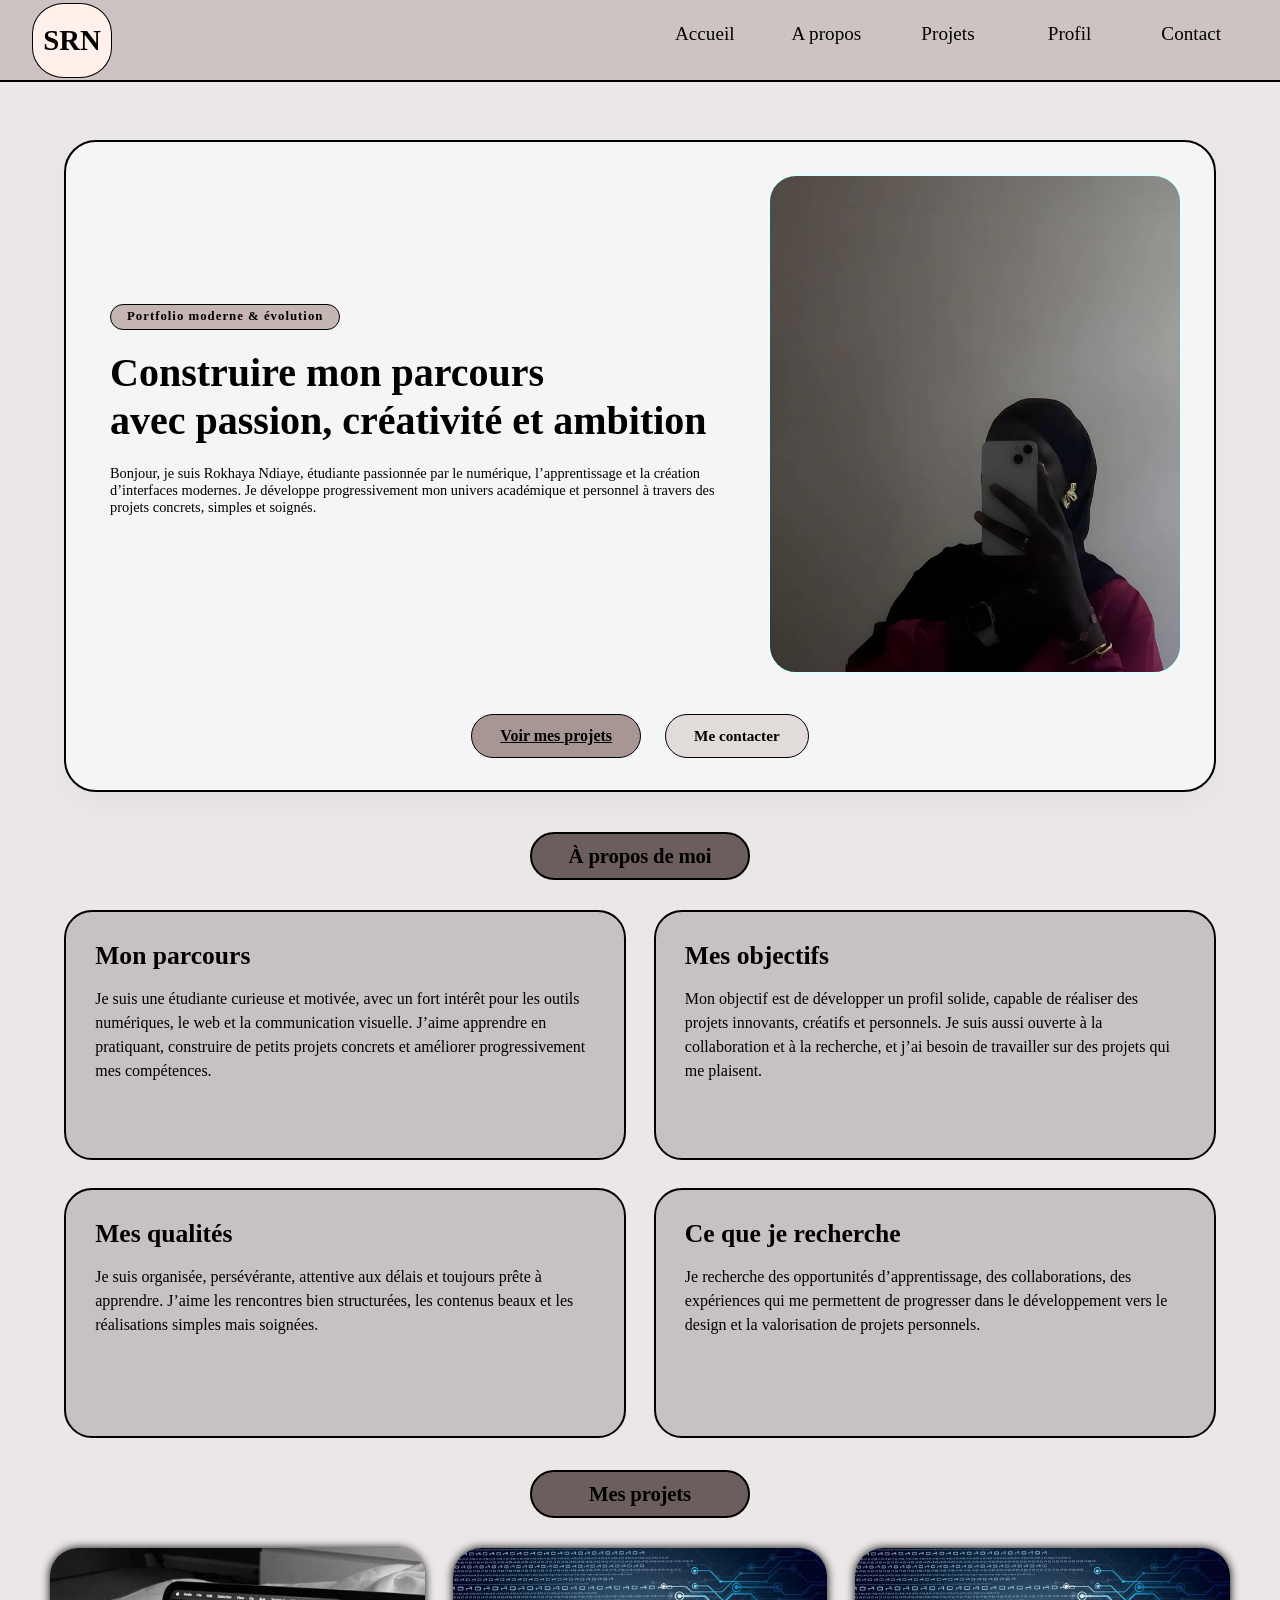
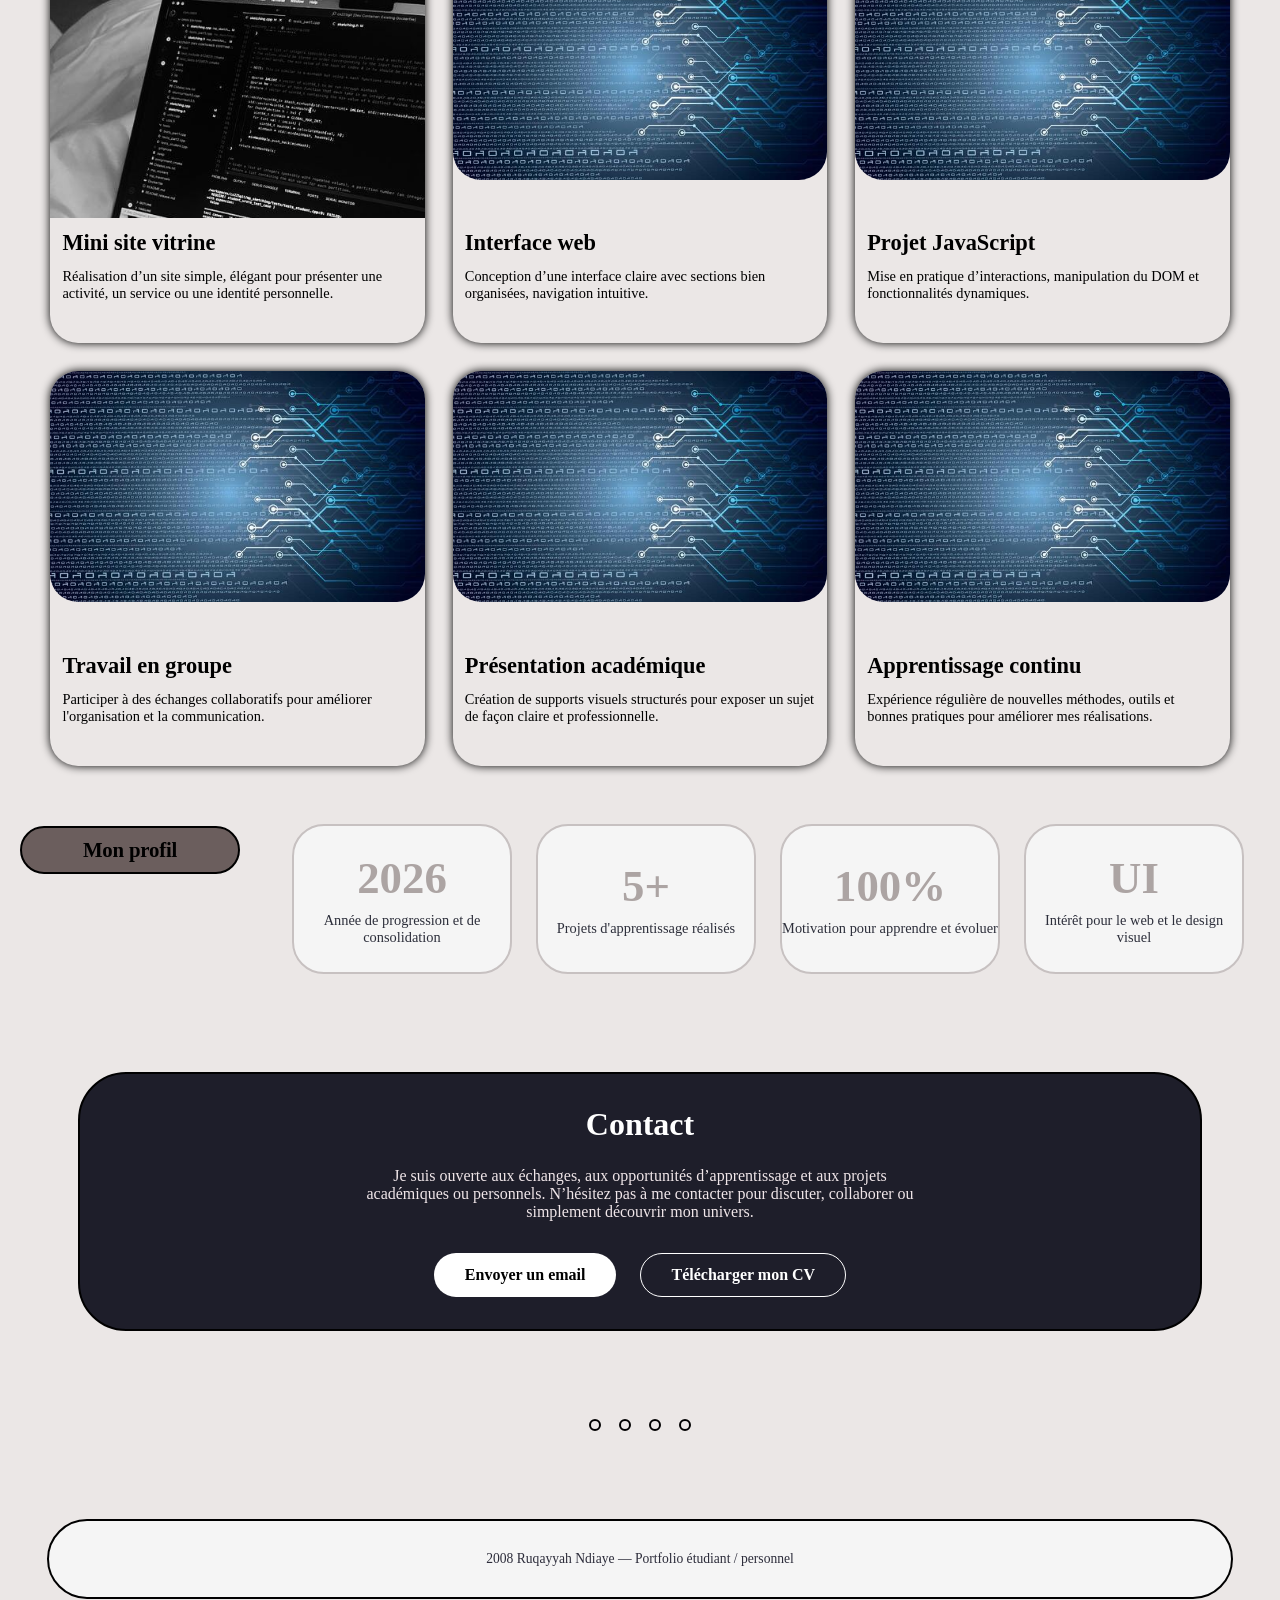
==== index.html @ b8b819b4 "suppresion du doc" ====
<!doctype html>
<html lang="fr">
  <head>
    <meta charset="UTF-8" />
    <meta name="viewport" content="width=device-width, initial-scale=1.0" />
    <title>Srn</title>
    <link rel="stylesheet" href="style.css" />
  </head>
  <body>
    <div class="contentMenu">
      <div class="logo">SRN</div>
      <div class="menu">
        <div class="A"><a href="#">Accueil</a></div>
        <div class="A"><a href="#Apropos">A propos</a></div>
        <div class="A"><a href="#Projets">Projets</a></div>
        <div class="A"><a href="#Profil">Profil</a></div>
        <div class="A"><a href="#contact">Contact</a></div>
      </div>
    </div>

    <div class="hero" id="accueil">
      <div class="text">
        <div class="badge">Portfolio moderne & évolution</div>
        <h1>
          Construire mon parcours <br />
          avec passion, créativité et ambition
        </h1>
        <p>
          Bonjour, je suis Rokhaya Ndiaye, étudiante passionnée par le
          numérique, l’apprentissage et la création d’interfaces modernes. Je
          développe progressivement mon univers académique et personnel à
          travers des projets concrets, simples et soignés.
        </p>
      </div>
      <div class="imag"></div>
      <div class="B">
        <a href="#Projets" class="B1">Voir mes projets</a>
        <a href="#contact" class="B2">Me contacter</a>
      </div>
    </div>

    <div class="AA" id="Apropos"><h2>À propos de moi</h2></div>
    <div class="content4div">
      <div class="rect">
        <h3>Mon parcours</h3>
        <p>
          Je suis une étudiante curieuse et motivée, avec un fort intérêt pour
          les outils numériques, le web et la communication visuelle. J’aime
          apprendre en pratiquant, construire de petits projets concrets et
          améliorer progressivement mes compétences.
        </p>
      </div>
      <div class="rect">
        <h3>Mes objectifs</h3>
        <p>
          Mon objectif est de développer un profil solide, capable de réaliser
          des projets innovants, créatifs et personnels. Je suis aussi ouverte à
          la collaboration et à la recherche, et j’ai besoin de travailler sur
          des projets qui me plaisent.
        </p>
      </div>
      <div class="rect">
        <h3>Mes qualités</h3>
        <p>
          Je suis organisée, persévérante, attentive aux délais et toujours
          prête à apprendre. J’aime les rencontres bien structurées, les
          contenus beaux et les réalisations simples mais soignées.
        </p>
      </div>
      <div class="rect">
        <h3>Ce que je recherche</h3>
        <p>
          Je recherche des opportunités d’apprentissage, des collaborations, des
          expériences qui me permettent de progresser dans le développement vers
          le design et la valorisation de projets personnels.
        </p>
      </div>
    </div>

    <div class="AA" id="Projets"><h2>Mes projets</h2></div>
    <div class="content6rect">
      <div class="cvf">
        <div class="rectangle">
          <img src="Coding ☕.jpeg" ="" />
        </div>

        <div class="text">
          <h3>Mini site vitrine</h3>
          <p>
            Réalisation d’un site simple, élégant pour présenter une activité,
            un service ou une identité personnelle.
          </p>
        </div>
      </div>
      <div class="cvf">
        <div class="rectangle">
          <img src="coding.jpg" alt="" />
        </div>

        <div class="text">
          <h3>Interface web</h3>
          <p>
            Conception d’une interface claire avec sections bien organisées,
            navigation intuitive.
          </p>
        </div>
      </div>
      <div class="cvf">
        <div class="rectangle">
          <img src="coding.jpg" alt="" />
        </div>

        <div class="text">
          <h3>Projet JavaScript</h3>
          <p>
            Mise en pratique d’interactions, manipulation du DOM et
            fonctionnalités dynamiques.
          </p>
        </div>
      </div>
      <div class="cvf">
        <div class="rectangle">
          <img src="coding.jpg" alt="" />
        </div>

        <div class="text">
          <h3>Travail en groupe</h3>
          <p>
             Participer à des échanges collaboratifs pour améliorer l'organisation
          et la communication.
          </p>
        </div>
      </div>

      <div class="cvf">
        <div class="rectangle">
          <img src="coding.jpg" alt="" />
        </div>

        <div class="text">
          <h3>Présentation académique</h3>
          <p>
         Création de supports visuels structurés pour exposer un sujet de façon
          claire et professionnelle.
          </p>
        </div>
      </div>
      <div class="cvf">
        <div class="rectangle">
          <img src="coding.jpg" alt="" />
        </div>

        <div class="text">
          <h3>Apprentissage continu</h3>
          <p>
         Expérience régulière de nouvelles méthodes, outils et bonnes pratiques
          pour améliorer mes réalisations.
          </p>
        </div>
      </div>
     
     

    <div class="AA" id="Profil"><h2>Mon profil</h2></div>
    <div class="contentrect">
      <div class="rectan">
        <div class="rose">2026</div>
        <p>Année de progression et de consolidation</p>
      </div>
      <div class="rectan">
        <div class="rose">5+</div>
        <p>Projets d'apprentissage réalisés</p>
      </div>
      <div class="rectan">
        <div class="rose">100%</div>
        <p>Motivation pour apprendre et évoluer</p>
      </div>
      <div class="rectan">
        <div class="rose">UI</div>
        <p>Intérêt pour le web et le design visuel</p>
      </div>
    </div>

    <div class="grand" id="contact">
      <h2>Contact</h2>
      <p>
        Je suis ouverte aux échanges, aux opportunités d’apprentissage et aux
        projets académiques ou personnels. N’hésitez pas à me contacter pour
        discuter, collaborer ou simplement découvrir mon univers.
      </p>
      <div class="contact-buttons">
        <a href="#" class="mail"> Envoyer un email</a>
        <a href="#" class="telecharger">Télécharger mon CV</a>
      </div>
    </div>

    <div class="smallCircle">
      <div class="small"></div>
      <div class="small"></div>
      <div class="small"></div>
      <div class="small"></div>
    </div>

    <footer>
      <span> 2008 Ruqayyah Ndiaye — Portfolio étudiant / personnel</span>
    </footer>
  </body>
</html>
---- style.css ----
* {
  margin: 0;
  padding: 0;
  box-sizing: border-box;
}

body {
  background-color: #ebe7e6;
  font-family: "Segoe UI";
  color: black;
  padding-top: 100px;
}

.contentMenu {
  display: flex;
  justify-content: space-between;
  align-items: center;
  border-bottom: 2px solid black;
  padding: 0 2rem;
  flex-wrap: wrap;
  background-color: FFF3F2;
  position: fixed;
  width: 100%;
  top: 0;
  background-color: #cdc3c2;
}

.logo {
  width: 80px;
  height: 75px;
  border-radius: 40%;
  border: 1px solid black;
  font-size: 1.8rem;
  font-weight: 700;
  display: flex;
  justify-content: center;
  align-items: center;
  background: #fff0ea;
  color: black;
  transition: 0.2s;
}

.menu {
  width: 50%;
  max-width: 600px;
  height: 80px;
  display: flex;
  justify-content: space-around;
  align-items: center;
  gap: 0.5rem;
  flex-wrap: wrap;
}

.A {
  width: auto;
  min-width: 70px;
  height: 35px;
  font-size: 1.2rem;
  font-weight: 500;
  text-align: center;
}

.A a {
  text-decoration: none;
  color: black;
}

.A a:hover {
  color: #ece6e5;
}

.hero {
  width: 90%;
  max-width: 1280px;
  min-height: 480px;
  border: 2px solid black;
  margin: 40px auto;
  display: flex;
  flex-wrap: wrap;
  justify-content: space-between;
  align-items: center;
  background-color: whitesmoke;
  border-radius: 32px;
  padding: 2rem;
  gap: 2rem;
  box-shadow: 0 12px 24px rgba(0, 0, 0, 0.03);
}

.text {
  flex: 1.2;
  min-width: 240px;
}

.badge {
  border: 1px solid black;
  border-radius: 40px;
  background-color: #c5b5b3;
  color: black;
  display: inline-block;
  padding: 0.3rem 1rem;
  font-size: 0.8rem;
  font-weight: 600;
  letter-spacing: 1px;
  margin-bottom: 1.2rem;
}

.text h1 {
  font-size: 2.5rem;
  line-height: 1.2;
  margin-bottom: 1.2rem;
  font-weight: 800;
}

.text p {
  font-size: 1rem;
  color: #2c2c3a;
  margin-bottom: 1.8rem;
}

.imag {
  flex: 0.8;
  width: 100%;
  height: 500px;
  border: 2px solid lightcyan;
  border-radius: 28px;
  background: url(Rokhayastar.jpeg) center/cover no-repeat;
  background-size: cover;
}

.B {
  width: 100%;
  display: flex;
  justify-content: center;
  gap: 24px;
  flex-wrap: wrap;
  margin-top: 0.5rem;
}

.B2 {
  padding: 12px 28px;
  border-radius: 40px;
  font-weight: 600;
  text-decoration: none;
  transition: 0.2s;
  display: inline-block;
  cursor: pointer;
  font-size: 0.95rem;
}

.B1 {
  background-color: #a79694;
  border: 1px solid black;
  color: black;
  padding: 12px 28px;
  border-radius: 40px;
  font-weight: 600;
}

.B1:hover {
  background-color: #e1dbda;
  color: black;
}

.B2 {
  border: 1px solid black;
  color: black;
  background-color: #e1dbda;
}

.B2:hover {
  background-color: #a79694;
  color: black;
}

.AA {
  margin: 2rem auto 1.5rem auto;
  border: 2px solid black;
  width: 220px;
  max-width: 80%;
  height: 48px;
  border-radius: 40px;
  display: flex;
  justify-content: center;
  align-items: center;
  background-color: #6b5e5d;
  font-weight: 700;
  font-size: 1.2rem;
}
.AA h2 {
  font-size: 1.3rem;
  letter-spacing: -0.2px;
}

.content4div {
  display: flex;
  justify-content: center;
  flex-wrap: wrap;
  gap: 28px;
  margin: 30px auto;
  max-width: 1280px;
  padding: 0 1rem;
}

.rect {
  width: 45%;
  min-width: 260px;
  height: auto;
  min-height: 250px;
  border: 2px solid black;
  border-radius: 28px;
  padding: 1.8rem;
  background-color: #c7c1c1;
}
.rect h3 {
  font-size: 1.6rem;
  margin-bottom: 1rem;
  color: black;
  font-weight: 700;
}
.rect p {
  color: black;
  line-height: 1.5;
}

.content6rect {
  display: flex;
  justify-content: center;
  flex-wrap: wrap;
  gap: 28px;
  margin: 30px auto;
  max-width: 1280px;
  padding: 0 1rem;
}
.cvf {
  width: 30%;
  border-radius: 28px;
  box-shadow: 0px 0px 10px black;
  min-width: 260px;
}
.rectangle {
  width: 100%;

  height: 270px;

  display: flex;
  flex-direction: column;
  overflow: hidden;
}
img {
  object-fit: cover;
  width: 100%;
  border-radius: 28px;
}
.text {
  padding: 12px;
}
.text h3 {
  font-size: 1.4rem;
  margin-bottom: 0.75rem;
  color: black;
}
.text p {
  font-size: 0.9rem;
  color: black;
  text-align: bottom;
}

.contentrect {
  display: flex;
  justify-content: center;
  flex-wrap: wrap;
  gap: 24px;
  margin: 30px auto;
  max-width: 1200px;
  padding: 0 1rem;
}
.rectan {
  width: 220px;
  min-width: 180px;
  height: 150px;
  border: 2px solid#C7C1C1;
  border-radius: 32px;
  background-color: whitesmoke;
  display: flex;
  flex-direction: column;
  justify-content: center;
  align-items: center;
  text-align: center;
}
.rose {
  font-size: 2.8rem;
  font-weight: 800;
  color: #aca4a3;
  margin-bottom: 0.5rem;
}
.rectan p {
  font-weight: 500;
  font-size: 0.9rem;
  color: #2d2f3b;
}

.grand {
  width: 90%;

  height: auto;

  border: 2px solid black;
  margin: 40px auto;
  border-radius: 48px;
  background-color: #1e1e2a;
  display: flex;
  flex-direction: column;
  justify-content: center;
  align-items: center;
  padding: 2rem;
  text-align: center;
  gap: 1.5rem;
}
.grand h2 {
  color: white;
  font-size: 2rem;
  font-weight: 700;
}
.grand p {
  color: #f0e6e9;
  max-width: 550px;
  font-size: 1rem;
}
.contact-buttons {
  display: flex;
  gap: 1.5rem;
  flex-wrap: wrap;
  justify-content: center;
  margin-top: 0.5rem;
}
.mail {
  background-color: white;
  color: black;
  padding: 12px 30px;
  border-radius: 40px;
  text-decoration: none;
  font-weight: 600;
  transition: 0.2s;
  border: 1px solid transparent;
}
.mail:hover {
  background-color: #aca4a3;
  color: white;
}
.telecharger {
  background: transparent;
  border: 1.5px solid white;
  color: white;
  padding: 12px 30px;
  border-radius: 40px;
  text-decoration: none;
  font-weight: 600;
}
.telecharger:hover {
  background-color: #aca4a3;
  border-color: #aca4a3;
  color: white;
}

.smallCircle {
  display: flex;
  justify-content: center;
  gap: 18px;
  margin: 20px 0 30px;
}
.small {
  width: 12px;
  height: 12px;
  border-radius: 50%;
  border: 2px solid black;
}

footer {
  border: 2px solid black;
  height: 80px;
  margin: 30px auto;
  width: 95%;
  border-radius: 40px;
  background-color: whitesmoke;
  display: flex;
  justify-content: center;
  align-items: center;
  font-size: 0.85rem;
  color: #2c2c3a;
  flex-wrap: wrap;
  gap: 0.5rem;
  text-align: center;
}
footer span {
  font-weight: 500;
}
@media (max-width: 820px) {
  .content {
    grid-template-columns: repeat(2, 1fr);
  }
}
@media (max-width: 430px) {
  .content {
    grid-template-columns: repeat(1, 1fr);
  }
}
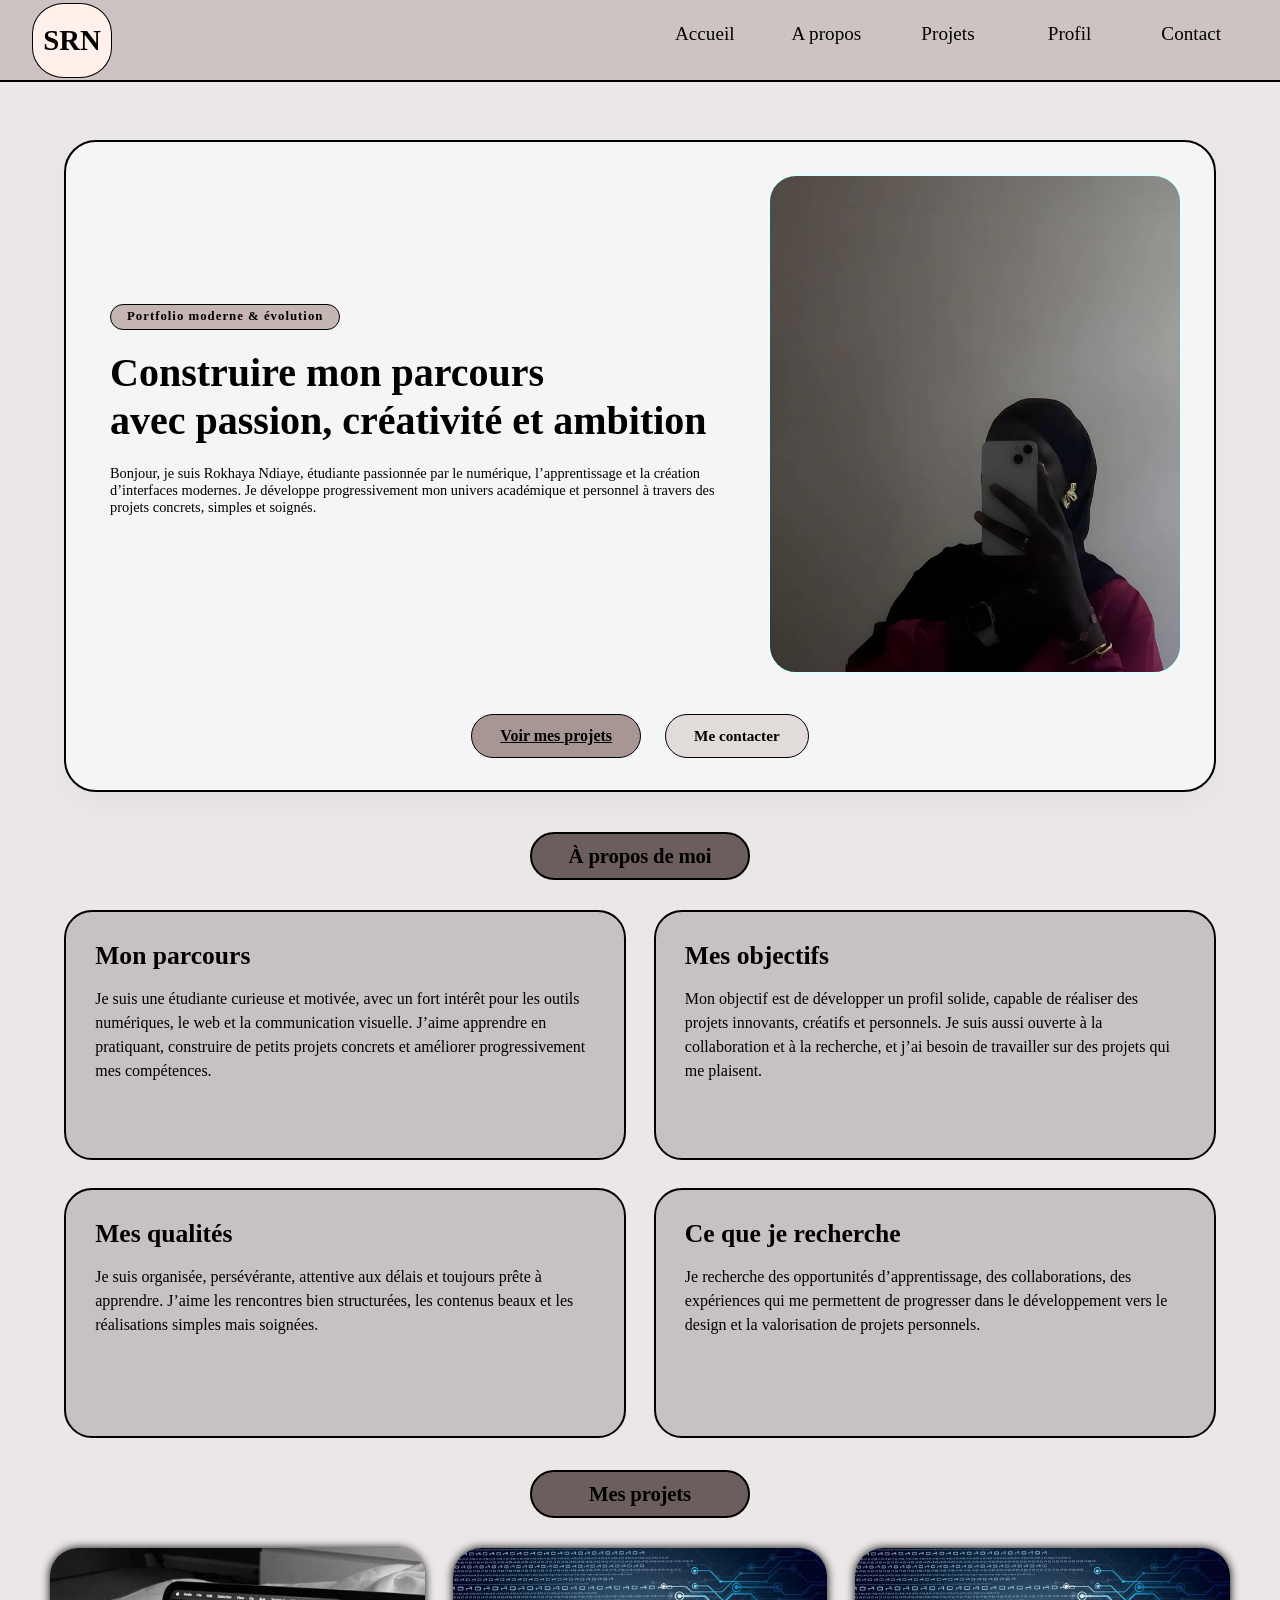
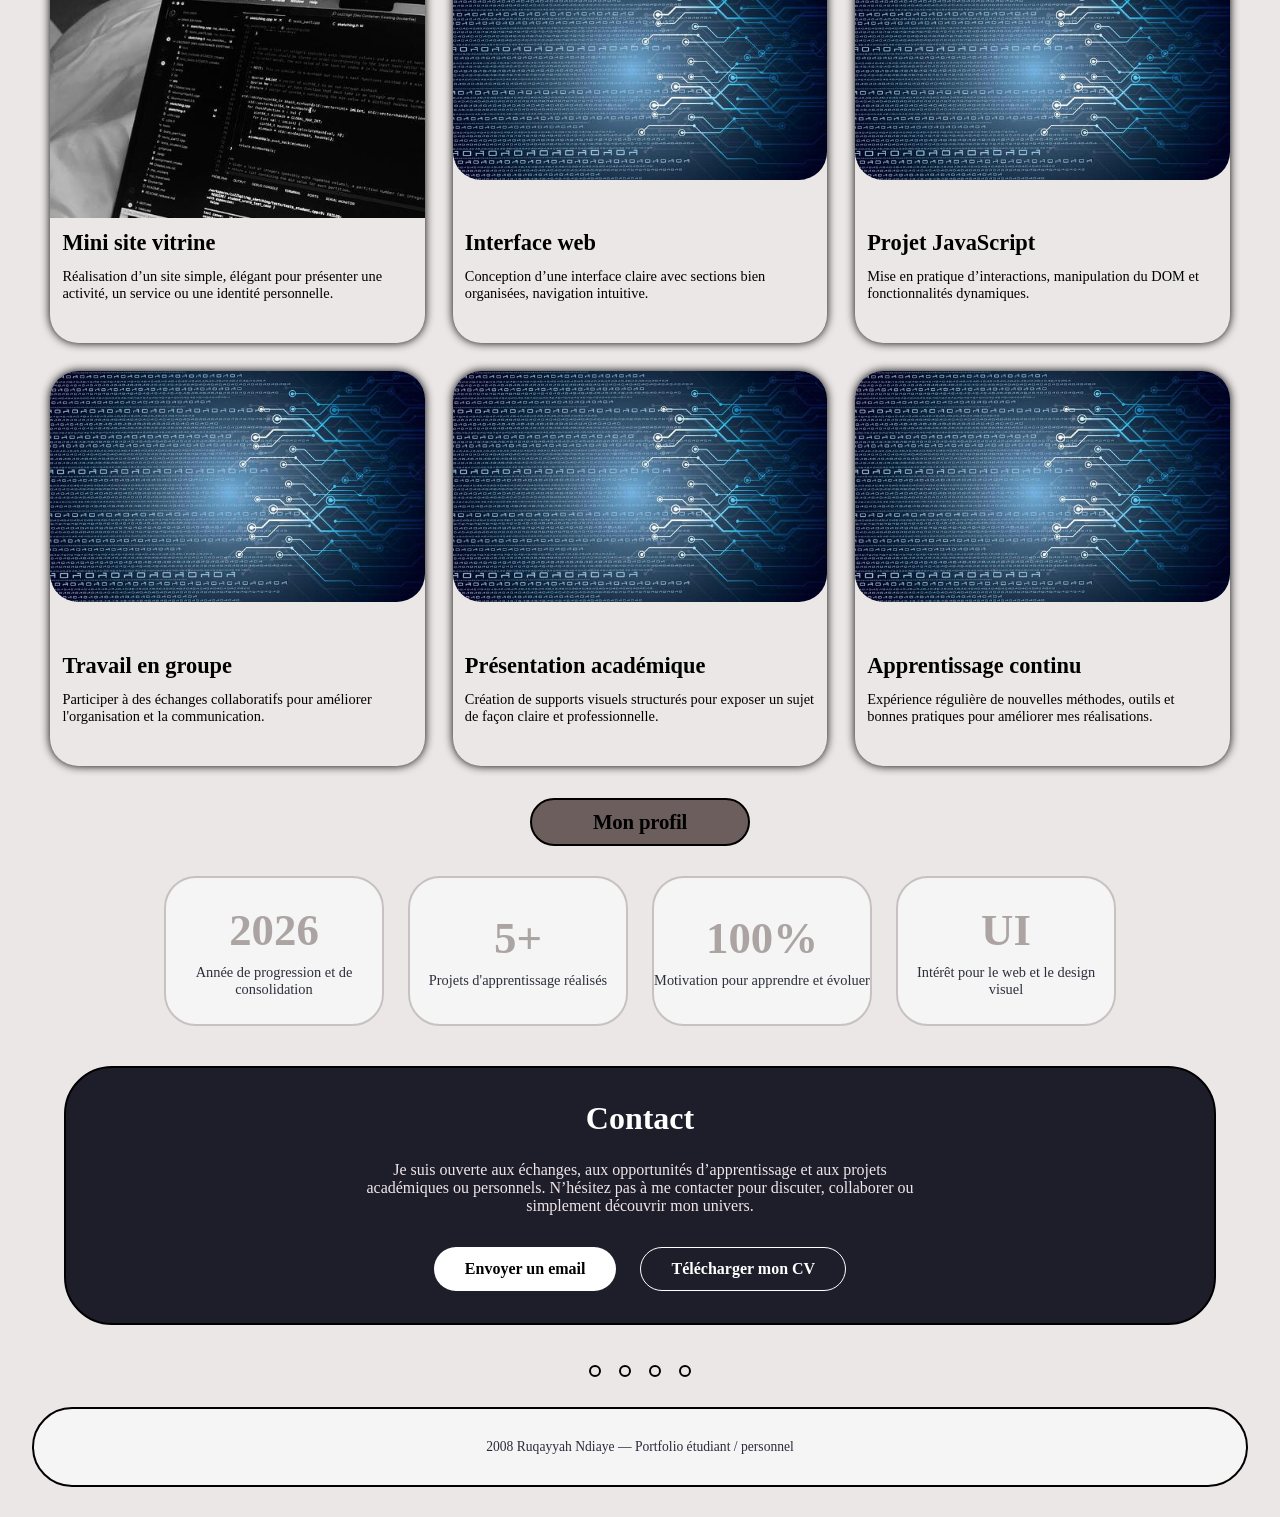
==== commit afe4ec2a: "rect alignement" ====
--- a/index.html
+++ b/index.html
@@ -126,8 +126,8 @@
         <div class="text">
           <h3>Travail en groupe</h3>
           <p>
-             Participer à des échanges collaboratifs pour améliorer l'organisation
-          et la communication.
+            Participer à des échanges collaboratifs pour améliorer
+            l'organisation et la communication.
           </p>
         </div>
       </div>
@@ -140,8 +140,8 @@
         <div class="text">
           <h3>Présentation académique</h3>
           <p>
-         Création de supports visuels structurés pour exposer un sujet de façon
-          claire et professionnelle.
+            Création de supports visuels structurés pour exposer un sujet de
+            façon claire et professionnelle.
           </p>
         </div>
       </div>
@@ -153,13 +153,12 @@
         <div class="text">
           <h3>Apprentissage continu</h3>
           <p>
-         Expérience régulière de nouvelles méthodes, outils et bonnes pratiques
-          pour améliorer mes réalisations.
-          </p>
-        </div>
-      </div>
-     
-     
+            Expérience régulière de nouvelles méthodes, outils et bonnes
+            pratiques pour améliorer mes réalisations.
+          </p>
+        </div>
+      </div>
+    </div>
 
     <div class="AA" id="Profil"><h2>Mon profil</h2></div>
     <div class="contentrect">
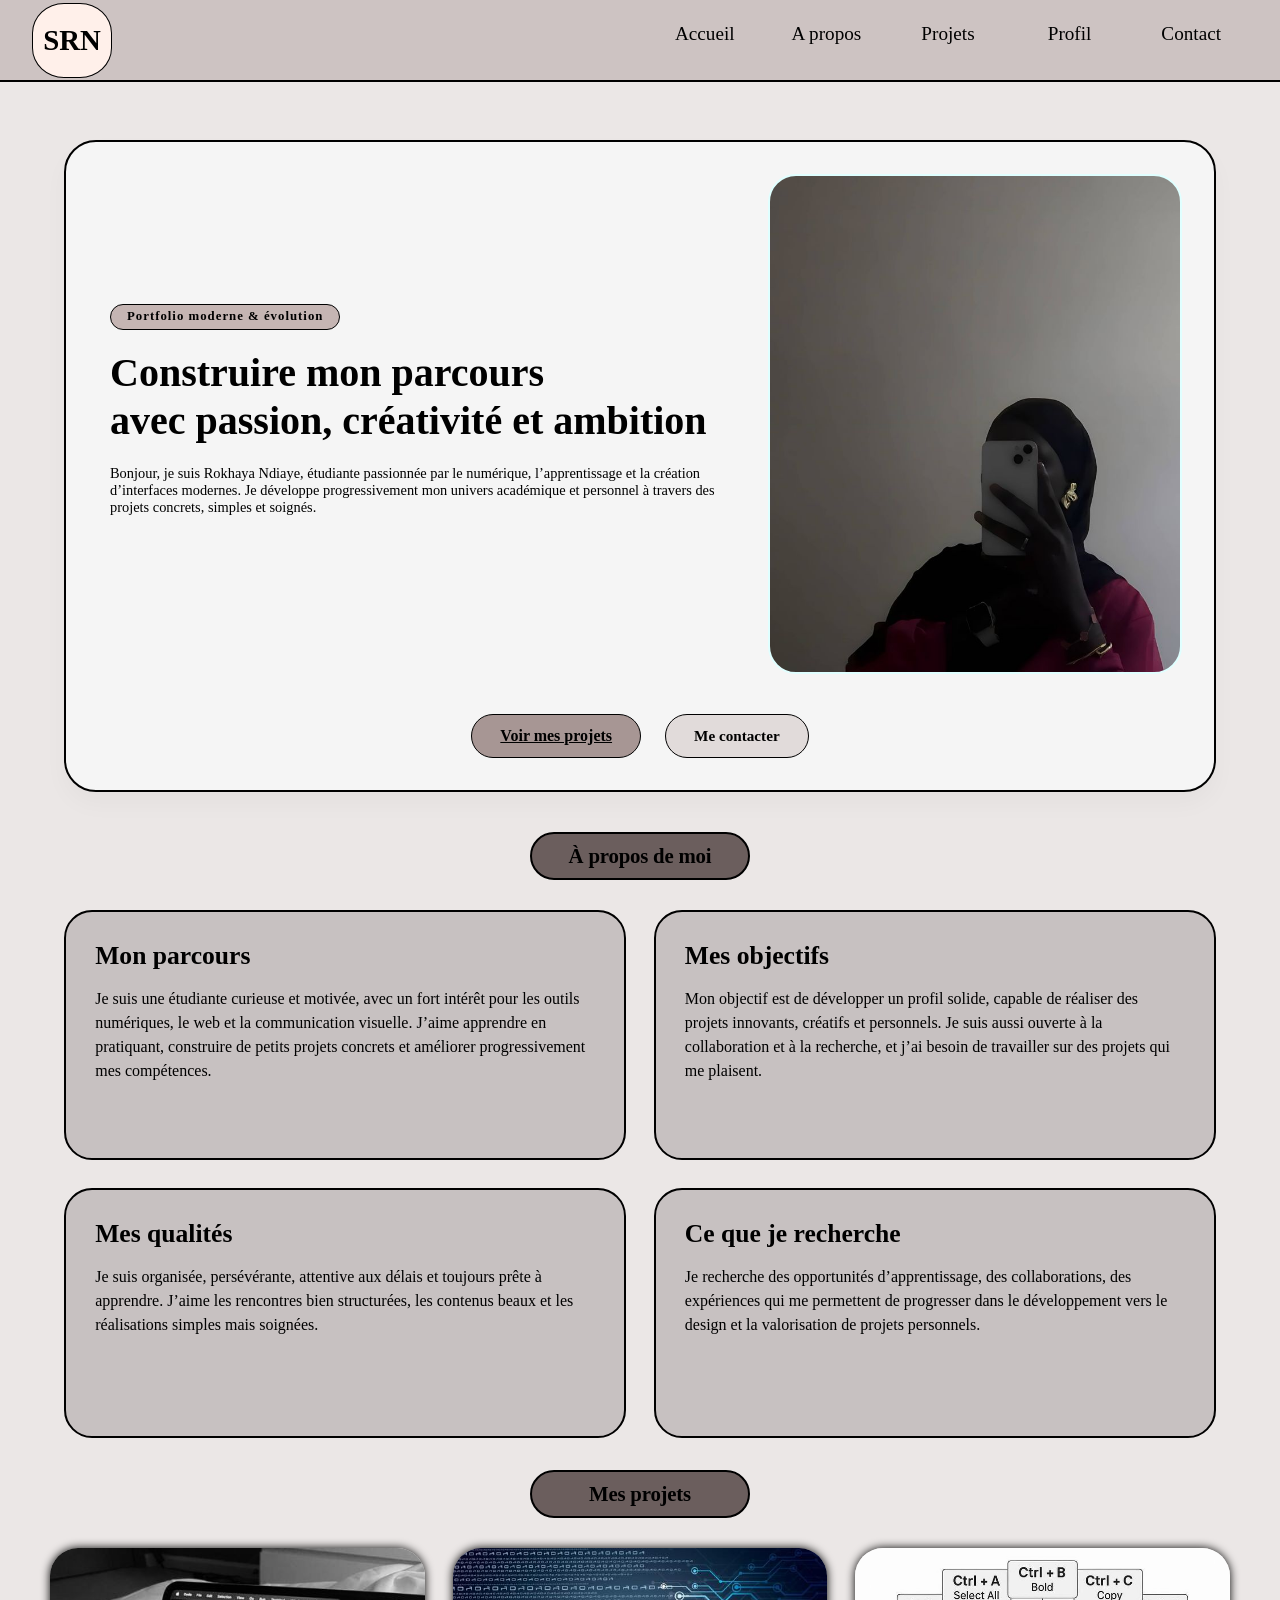
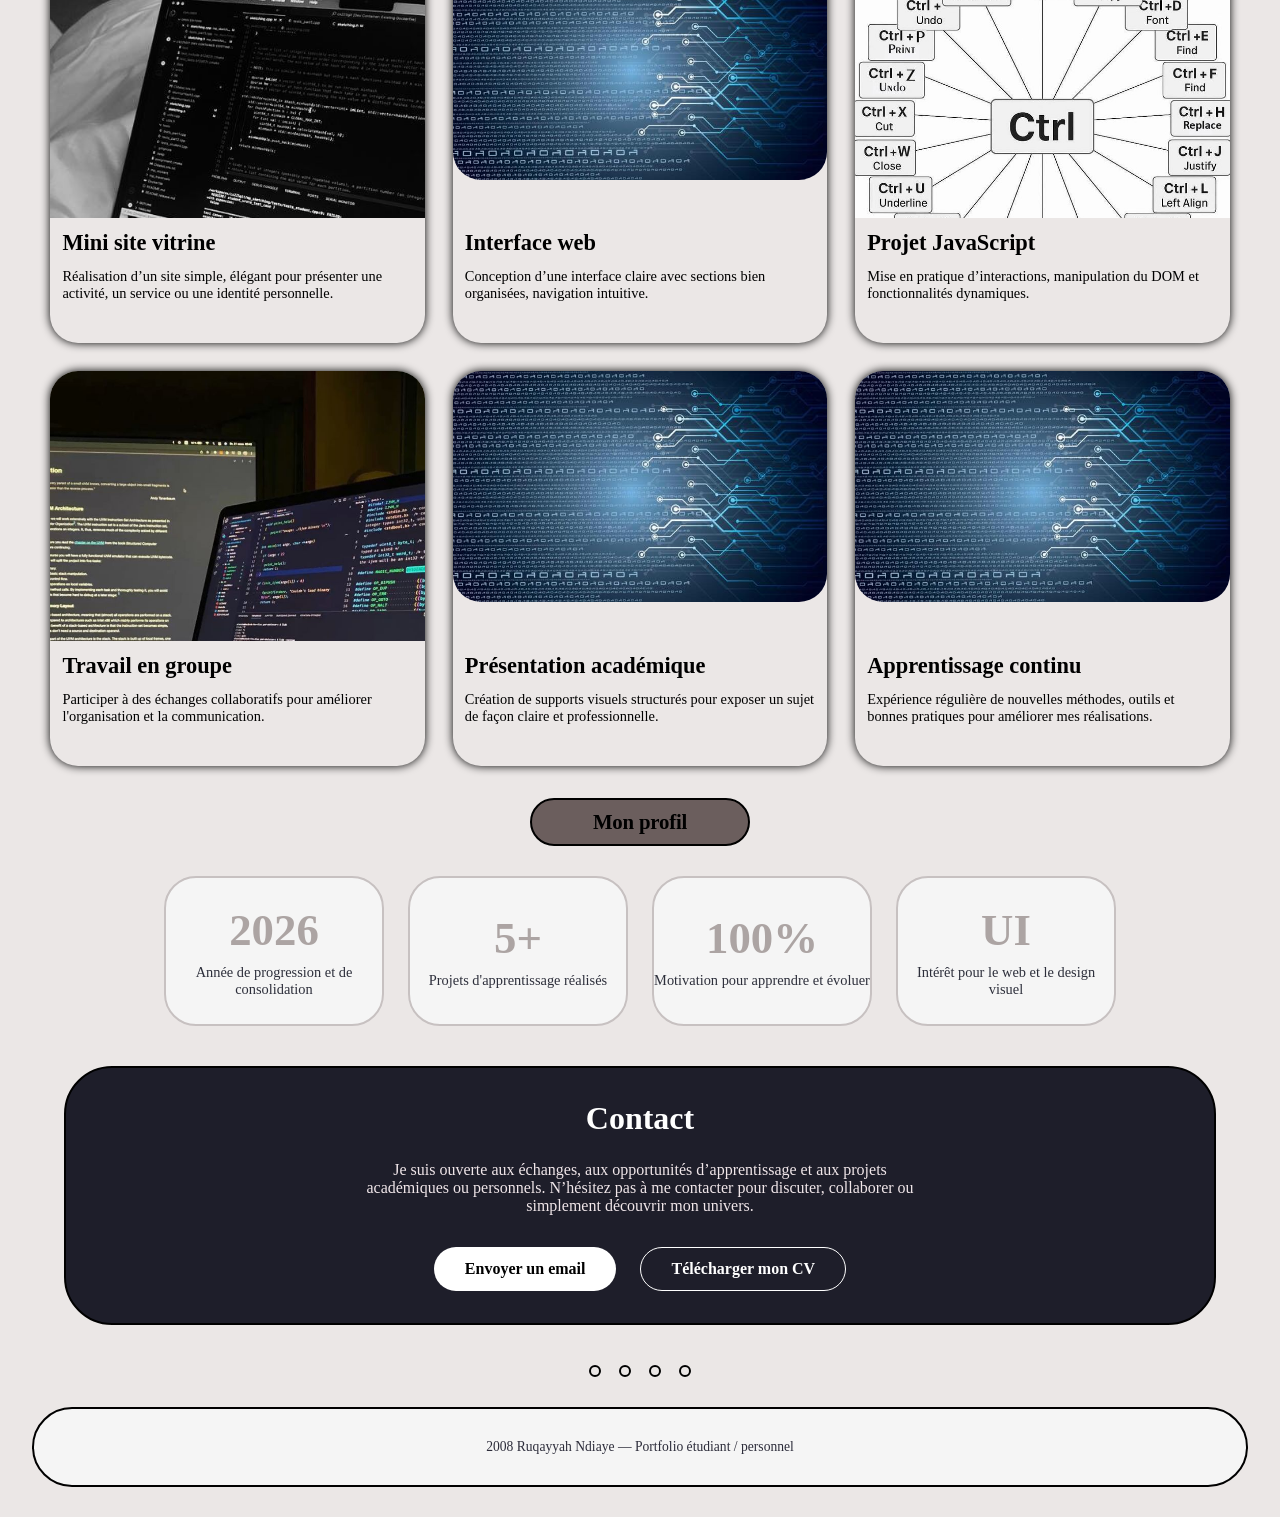
==== commit c6126120: "les images" ====
--- a/index.html
+++ b/index.html
@@ -107,7 +107,7 @@
       </div>
       <div class="cvf">
         <div class="rectangle">
-          <img src="coding.jpg" alt="" />
+          <img src="coding2.jpg" alt="" />
         </div>
 
         <div class="text">
@@ -120,7 +120,7 @@
       </div>
       <div class="cvf">
         <div class="rectangle">
-          <img src="coding.jpg" alt="" />
+          <img src="coding3.jpeg" alt="" />
         </div>
 
         <div class="text">
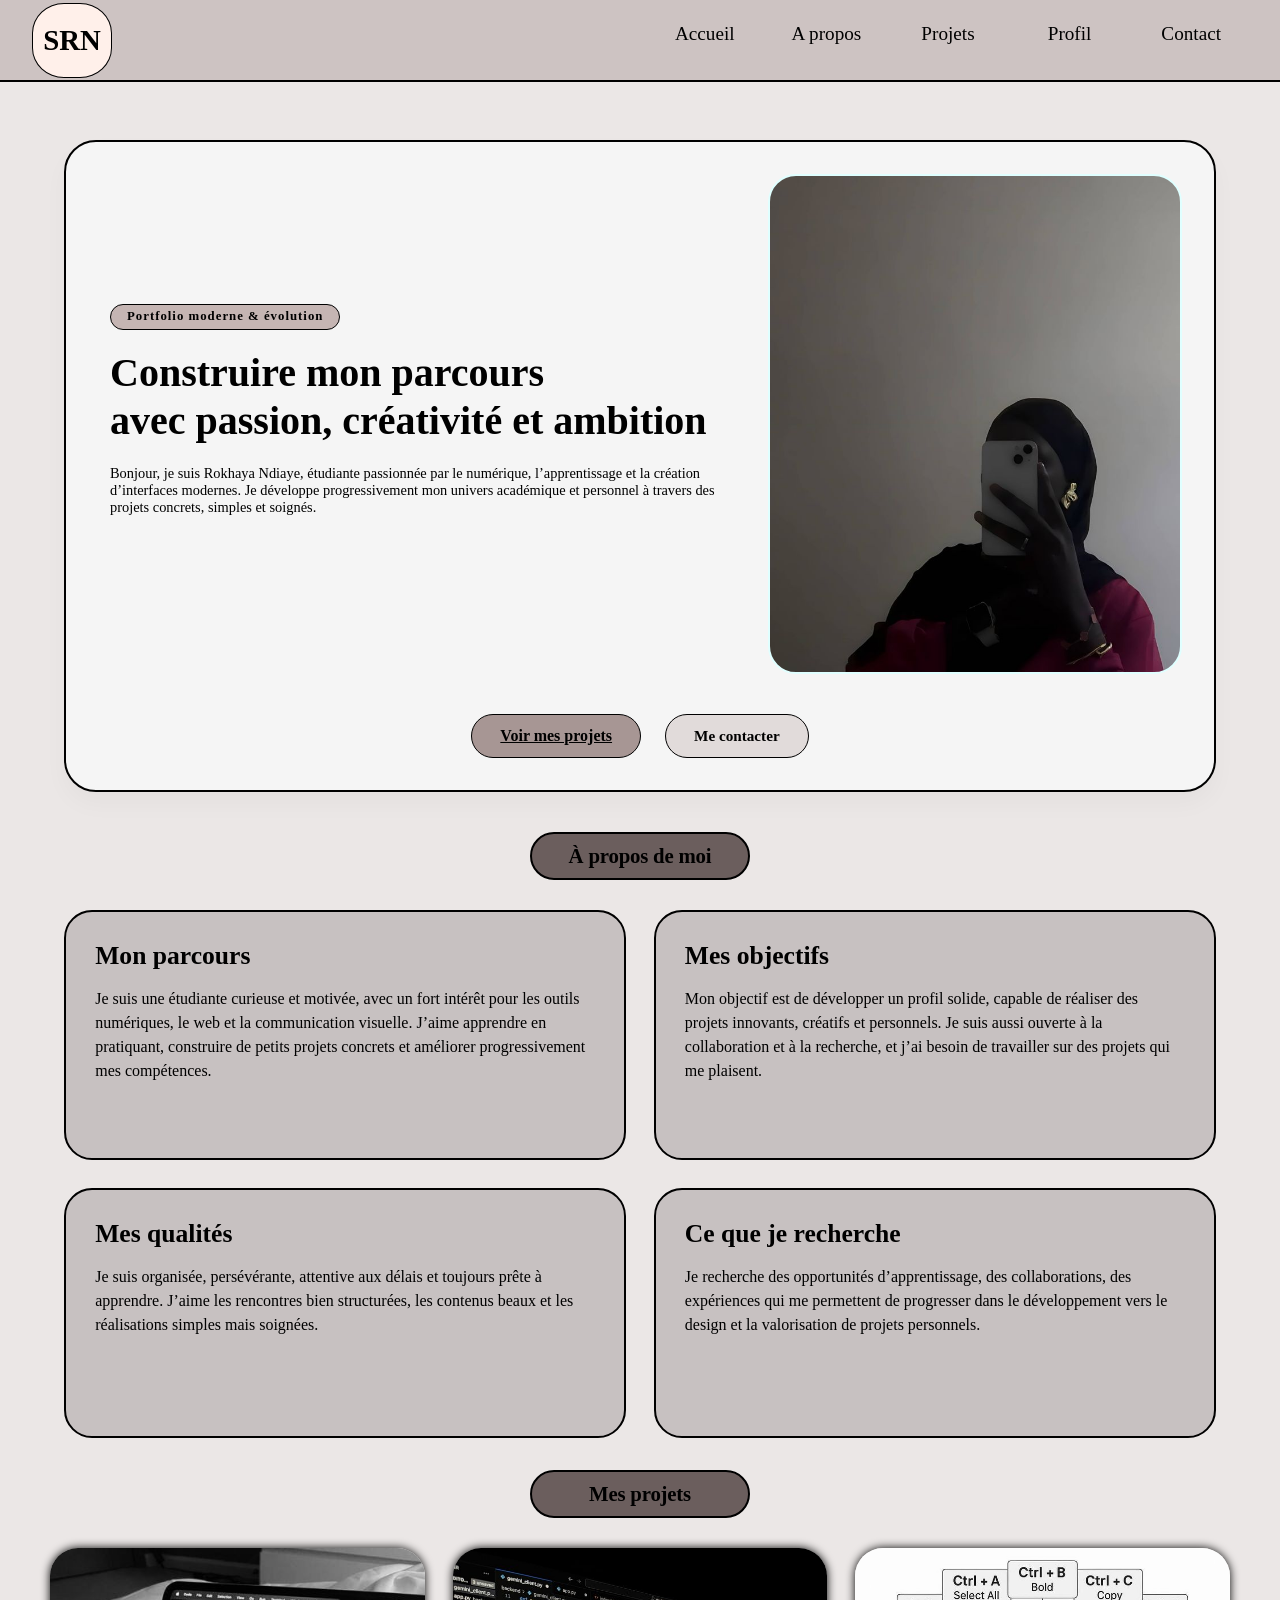
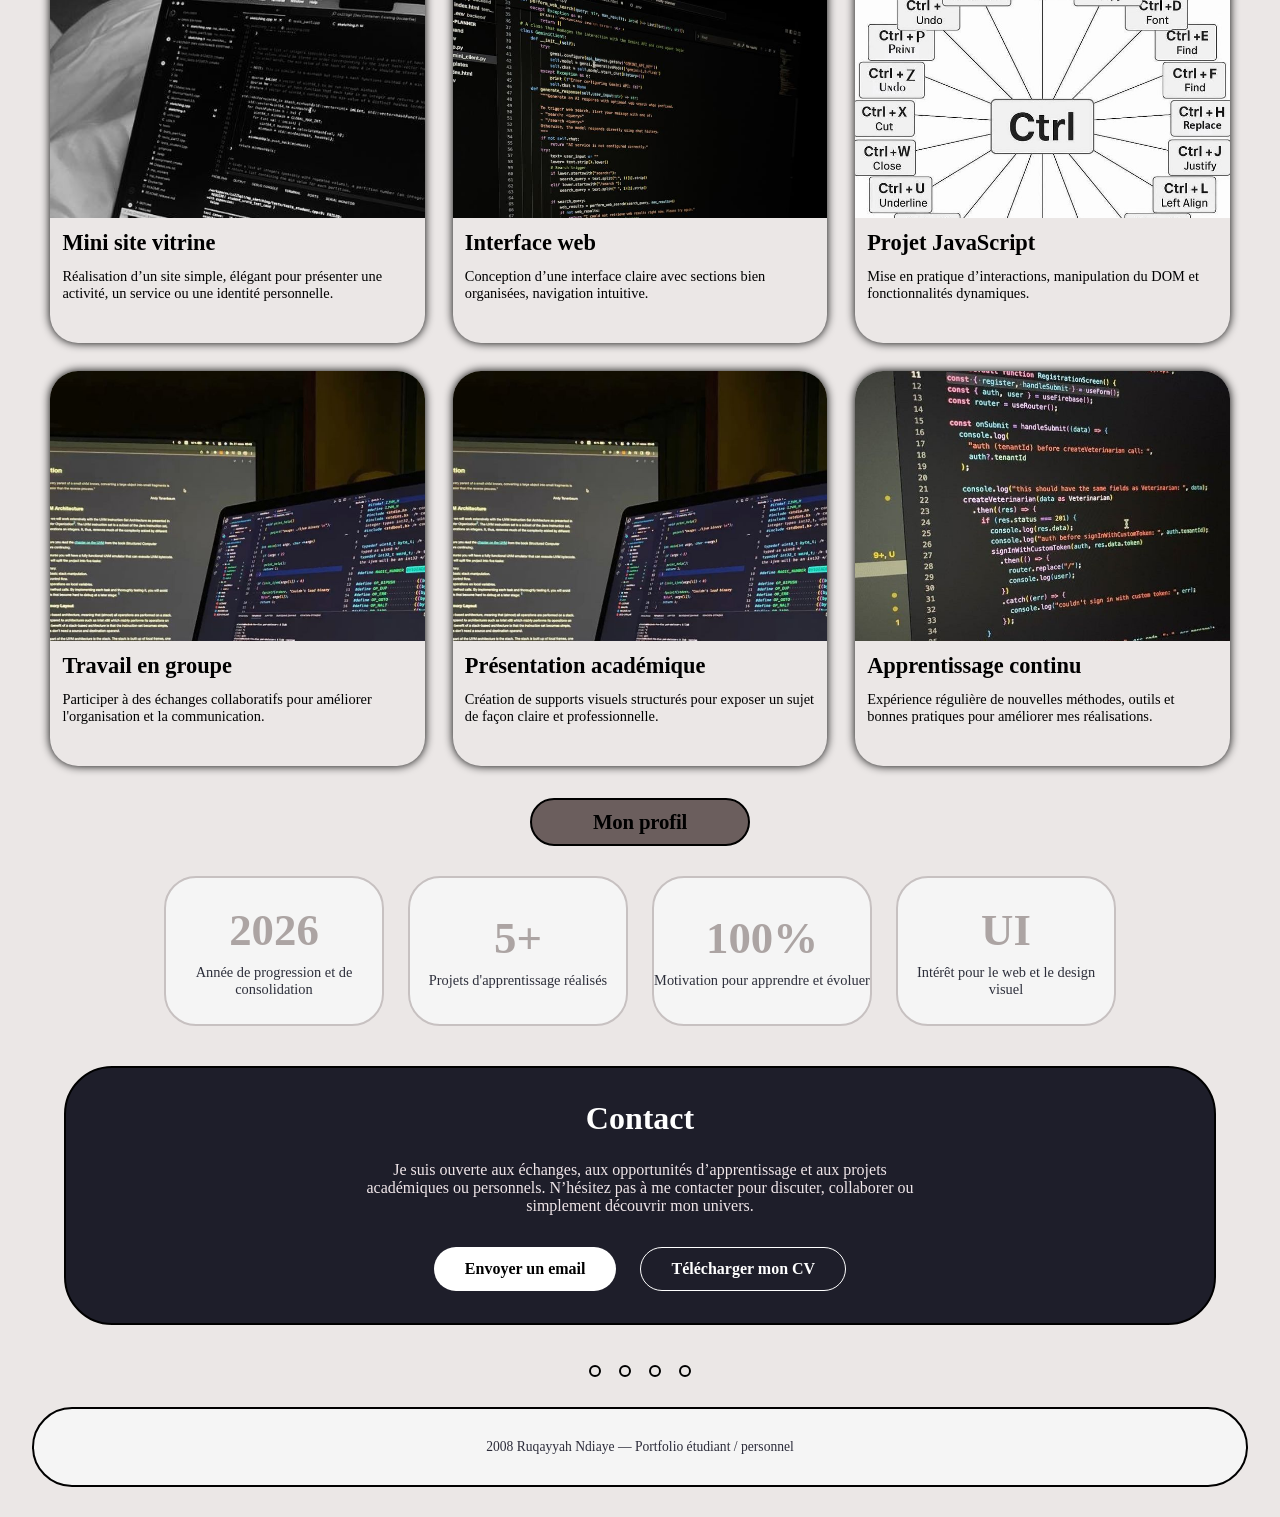
==== commit 630d9bc9: "insertion" ====
--- a/index.html
+++ b/index.html
@@ -94,7 +94,7 @@
       </div>
       <div class="cvf">
         <div class="rectangle">
-          <img src="coding.jpg" alt="" />
+          <img src="Coding aesthetics.jpeg"" />
         </div>
 
         <div class="text">
@@ -134,7 +134,7 @@
 
       <div class="cvf">
         <div class="rectangle">
-          <img src="coding.jpg" alt="" />
+          <img src="télécharger (4).jpeg" alt="" />
         </div>
 
         <div class="text">
@@ -147,7 +147,7 @@
       </div>
       <div class="cvf">
         <div class="rectangle">
-          <img src="coding.jpg" alt="" />
+          <img src="télécharger (5).jpeg" alt="" />
         </div>
 
         <div class="text">
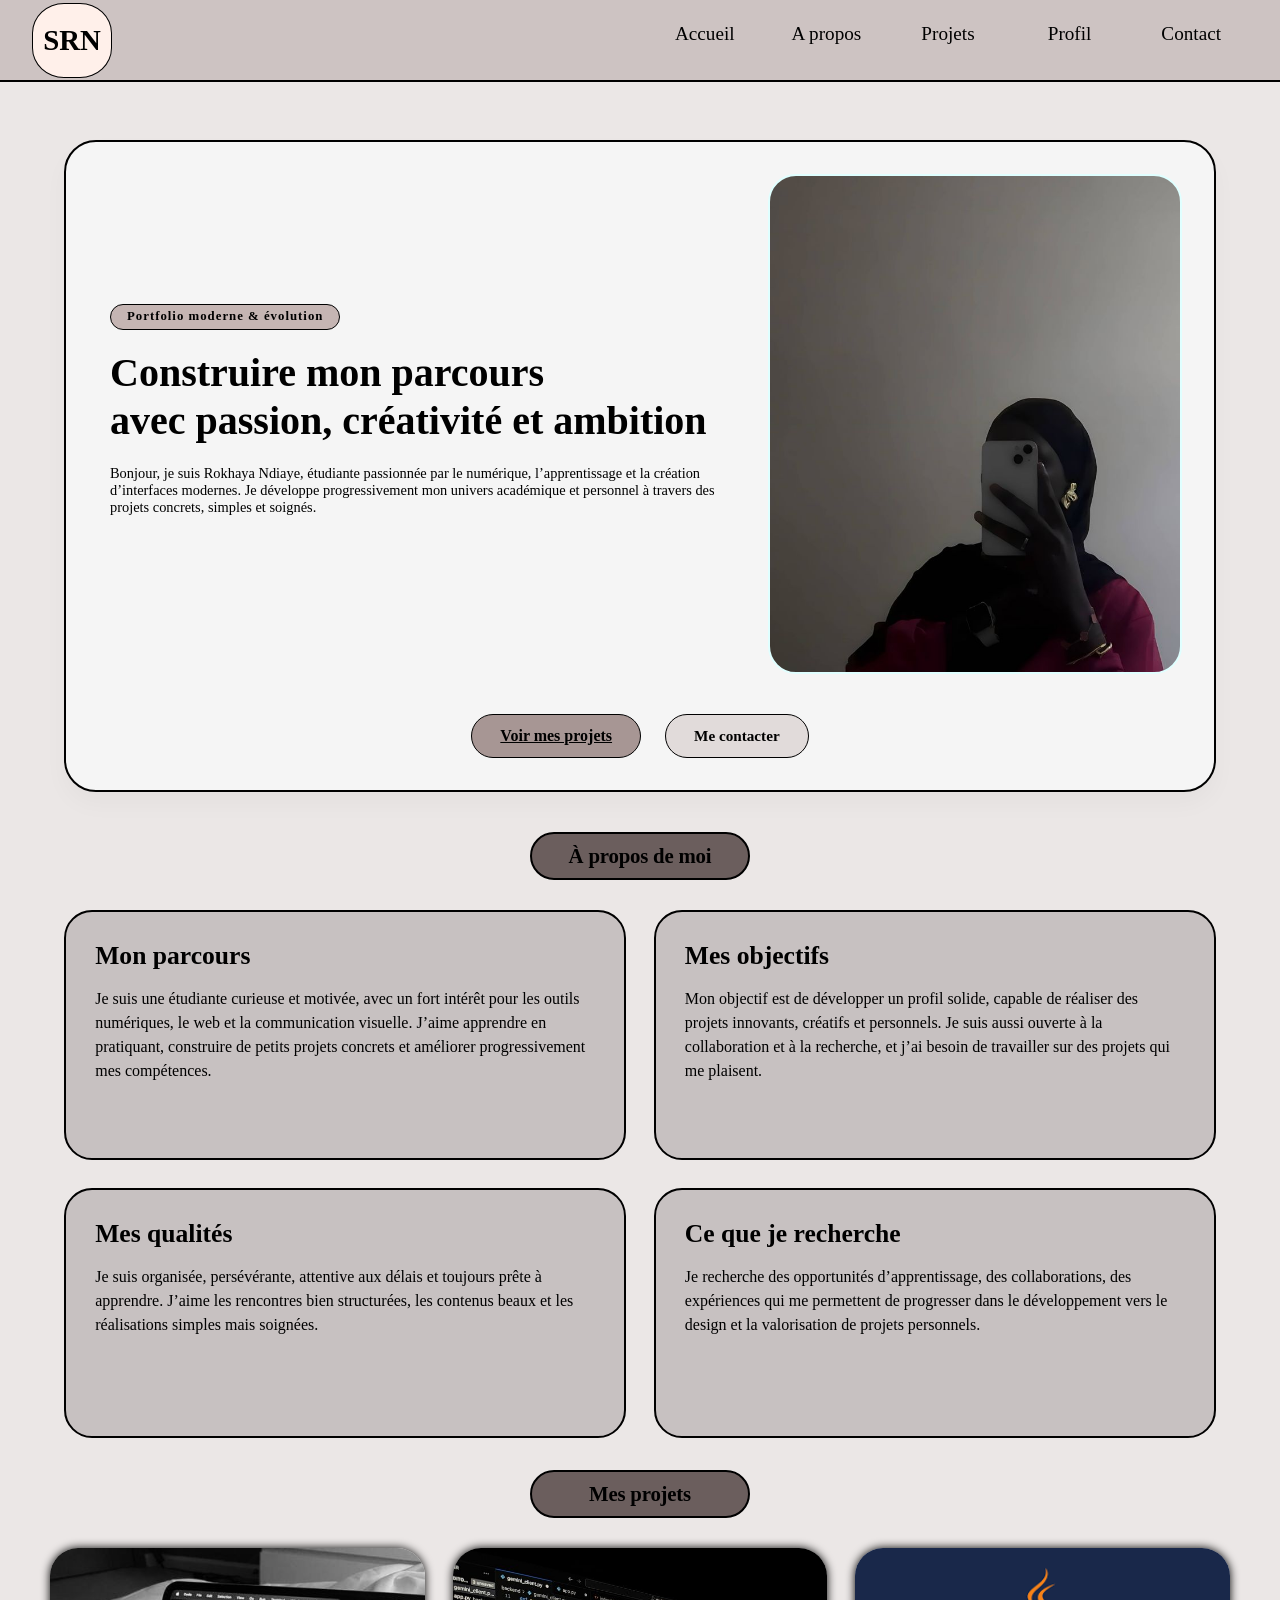
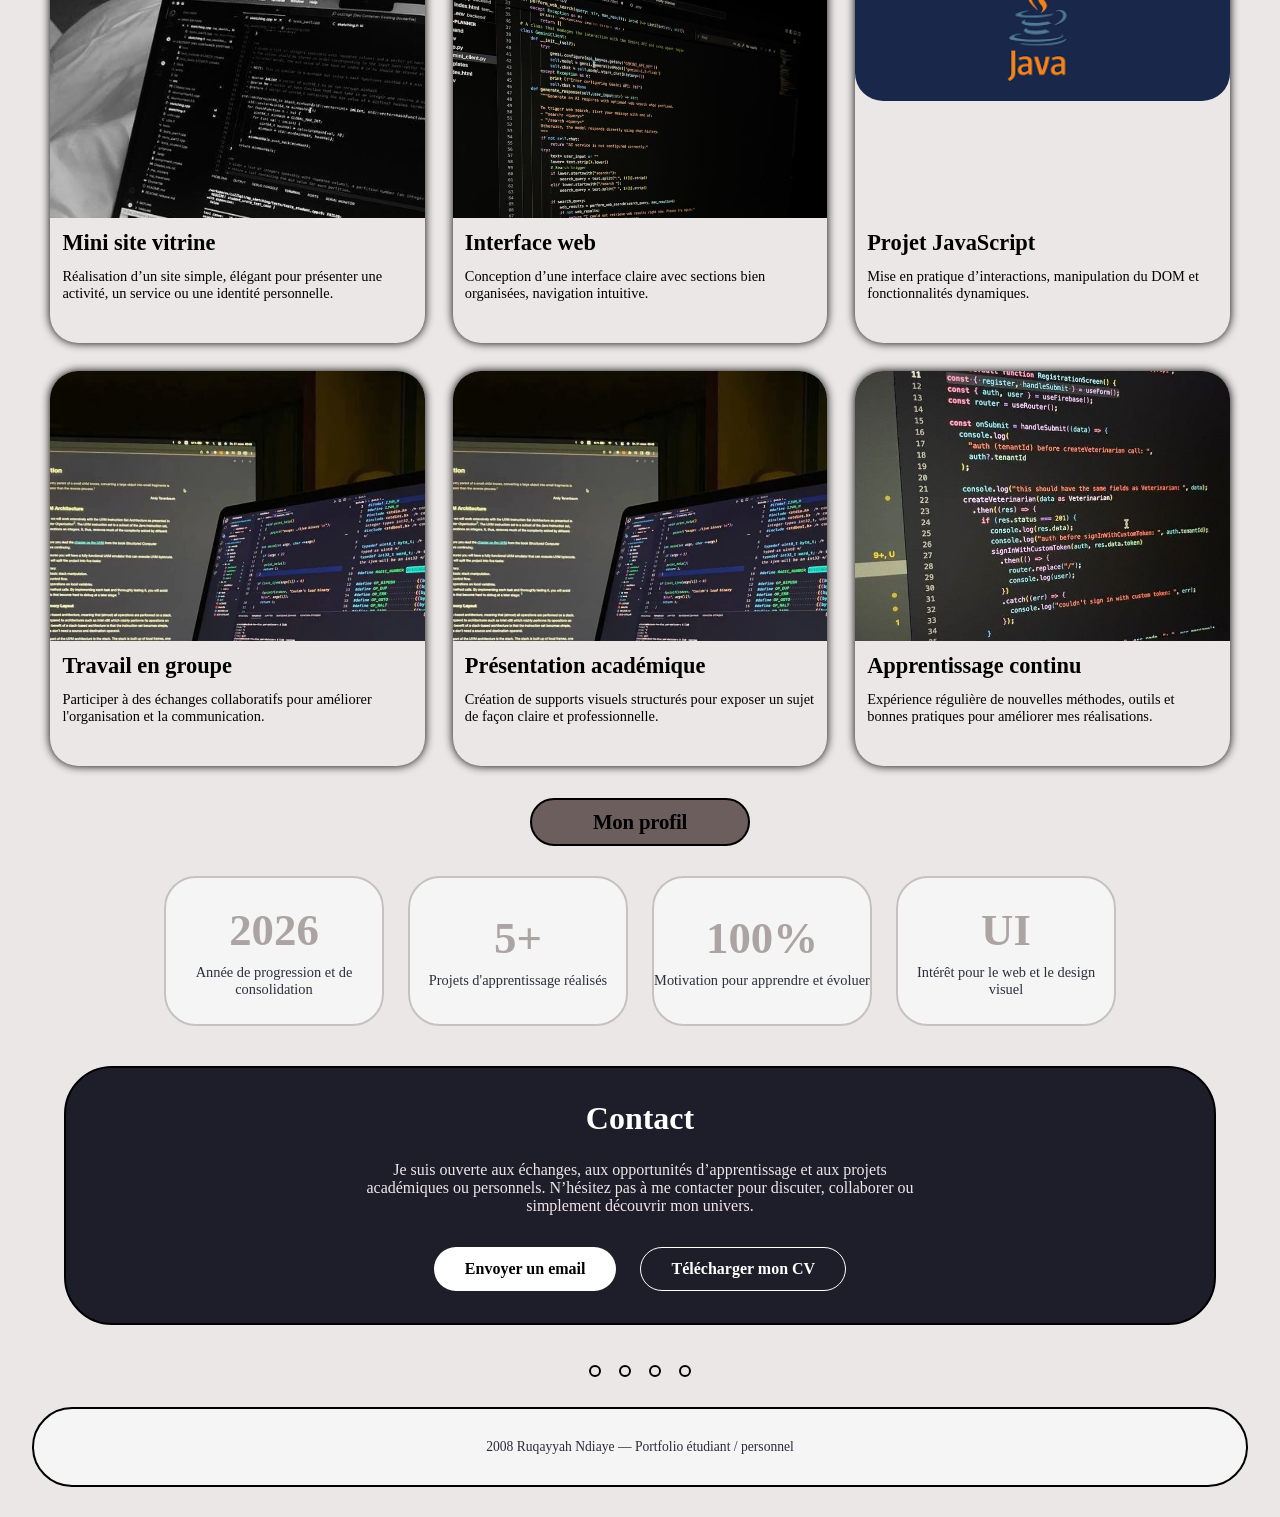
==== commit a61b6882: "changement d'image" ====
--- a/index.html
+++ b/index.html
@@ -107,7 +107,7 @@
       </div>
       <div class="cvf">
         <div class="rectangle">
-          <img src="coding2.jpg" alt="" />
+          <img src="java.png" alt="" />
         </div>
 
         <div class="text">
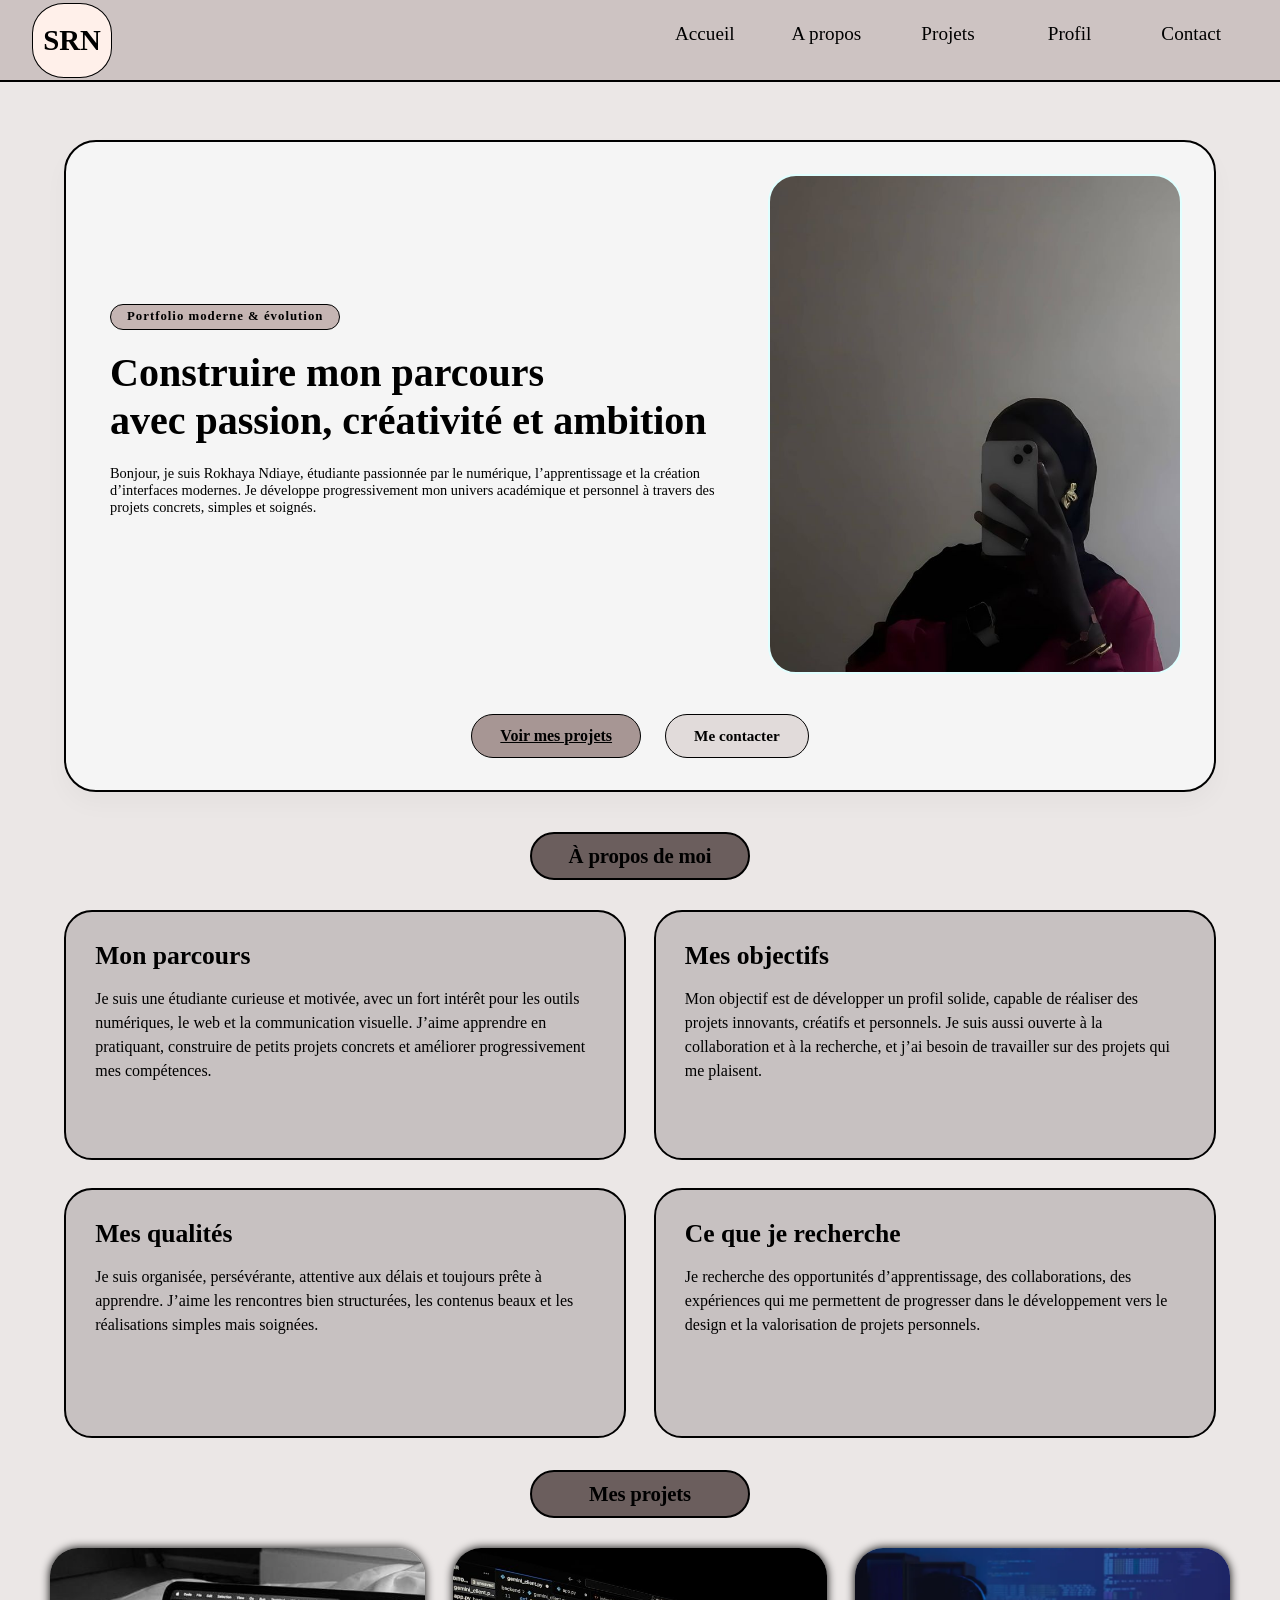
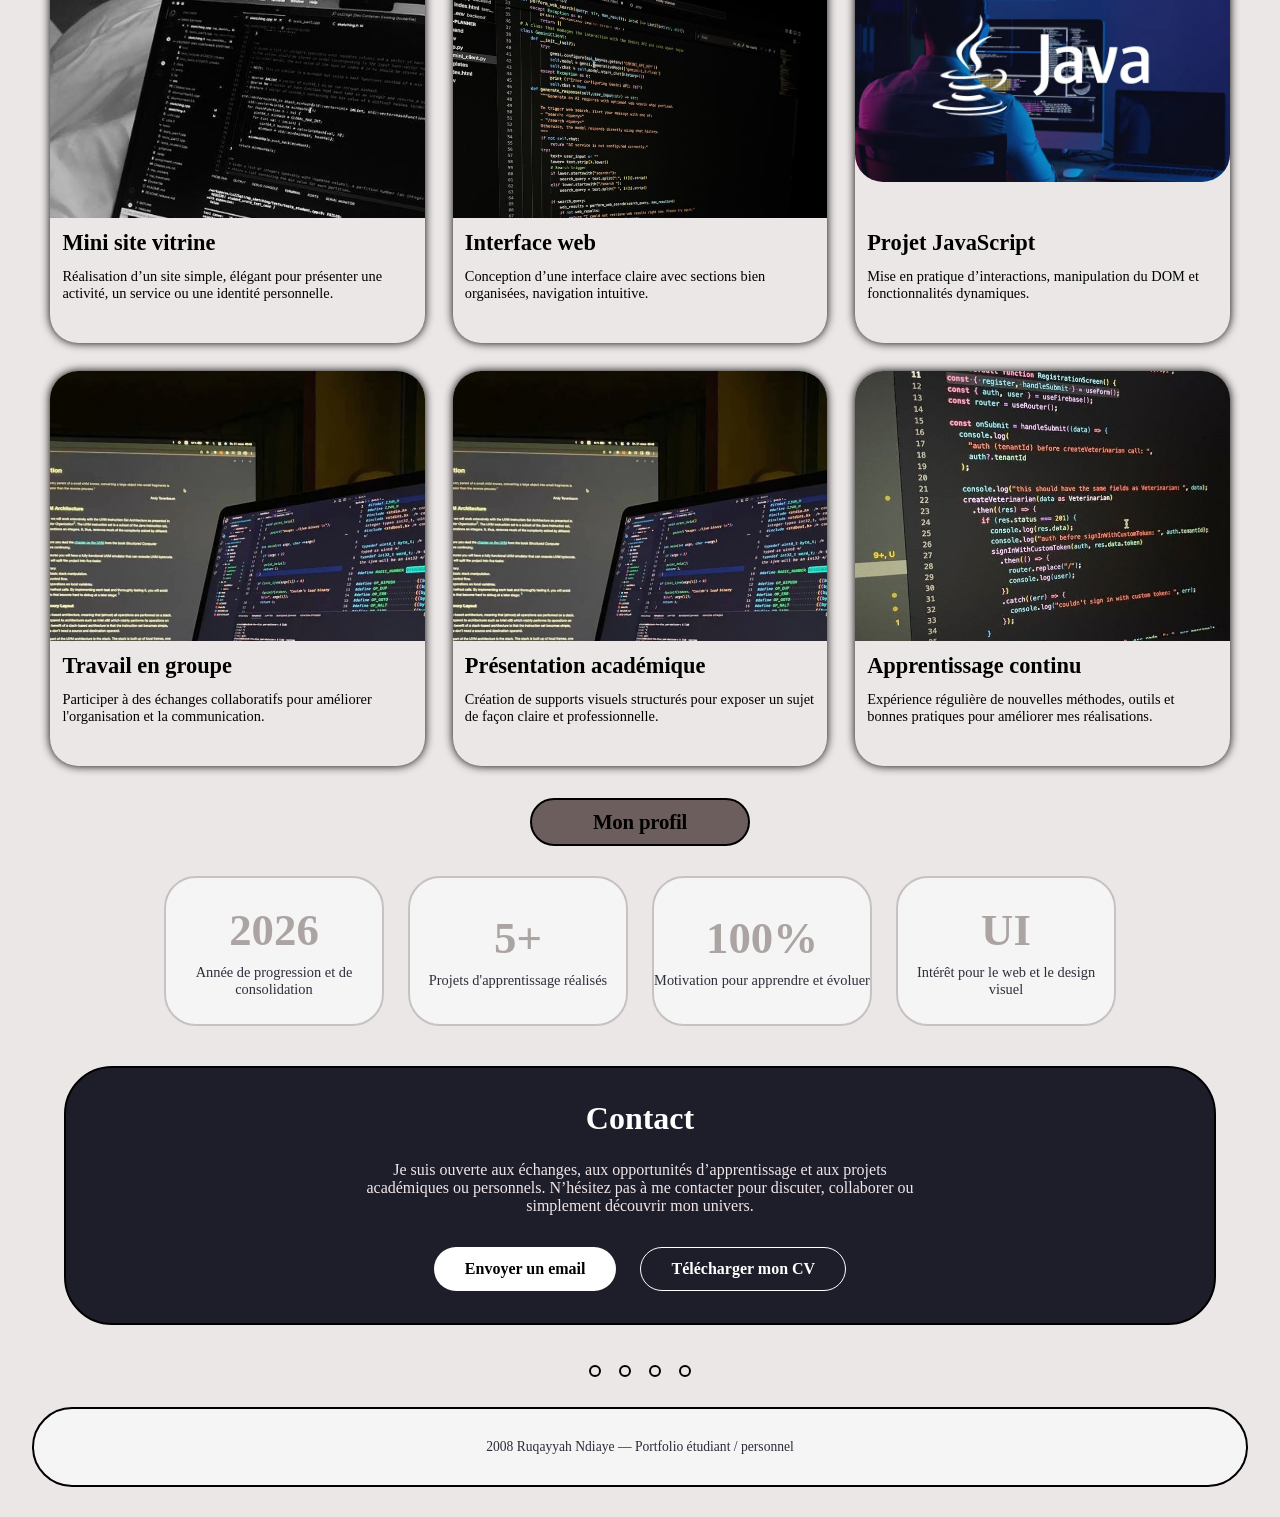
==== commit 06fba302: "javaa" ====
--- a/index.html
+++ b/index.html
@@ -107,7 +107,7 @@
       </div>
       <div class="cvf">
         <div class="rectangle">
-          <img src="java.png" alt="" />
+          <img src="java1.webp" alt="" />
         </div>
 
         <div class="text">
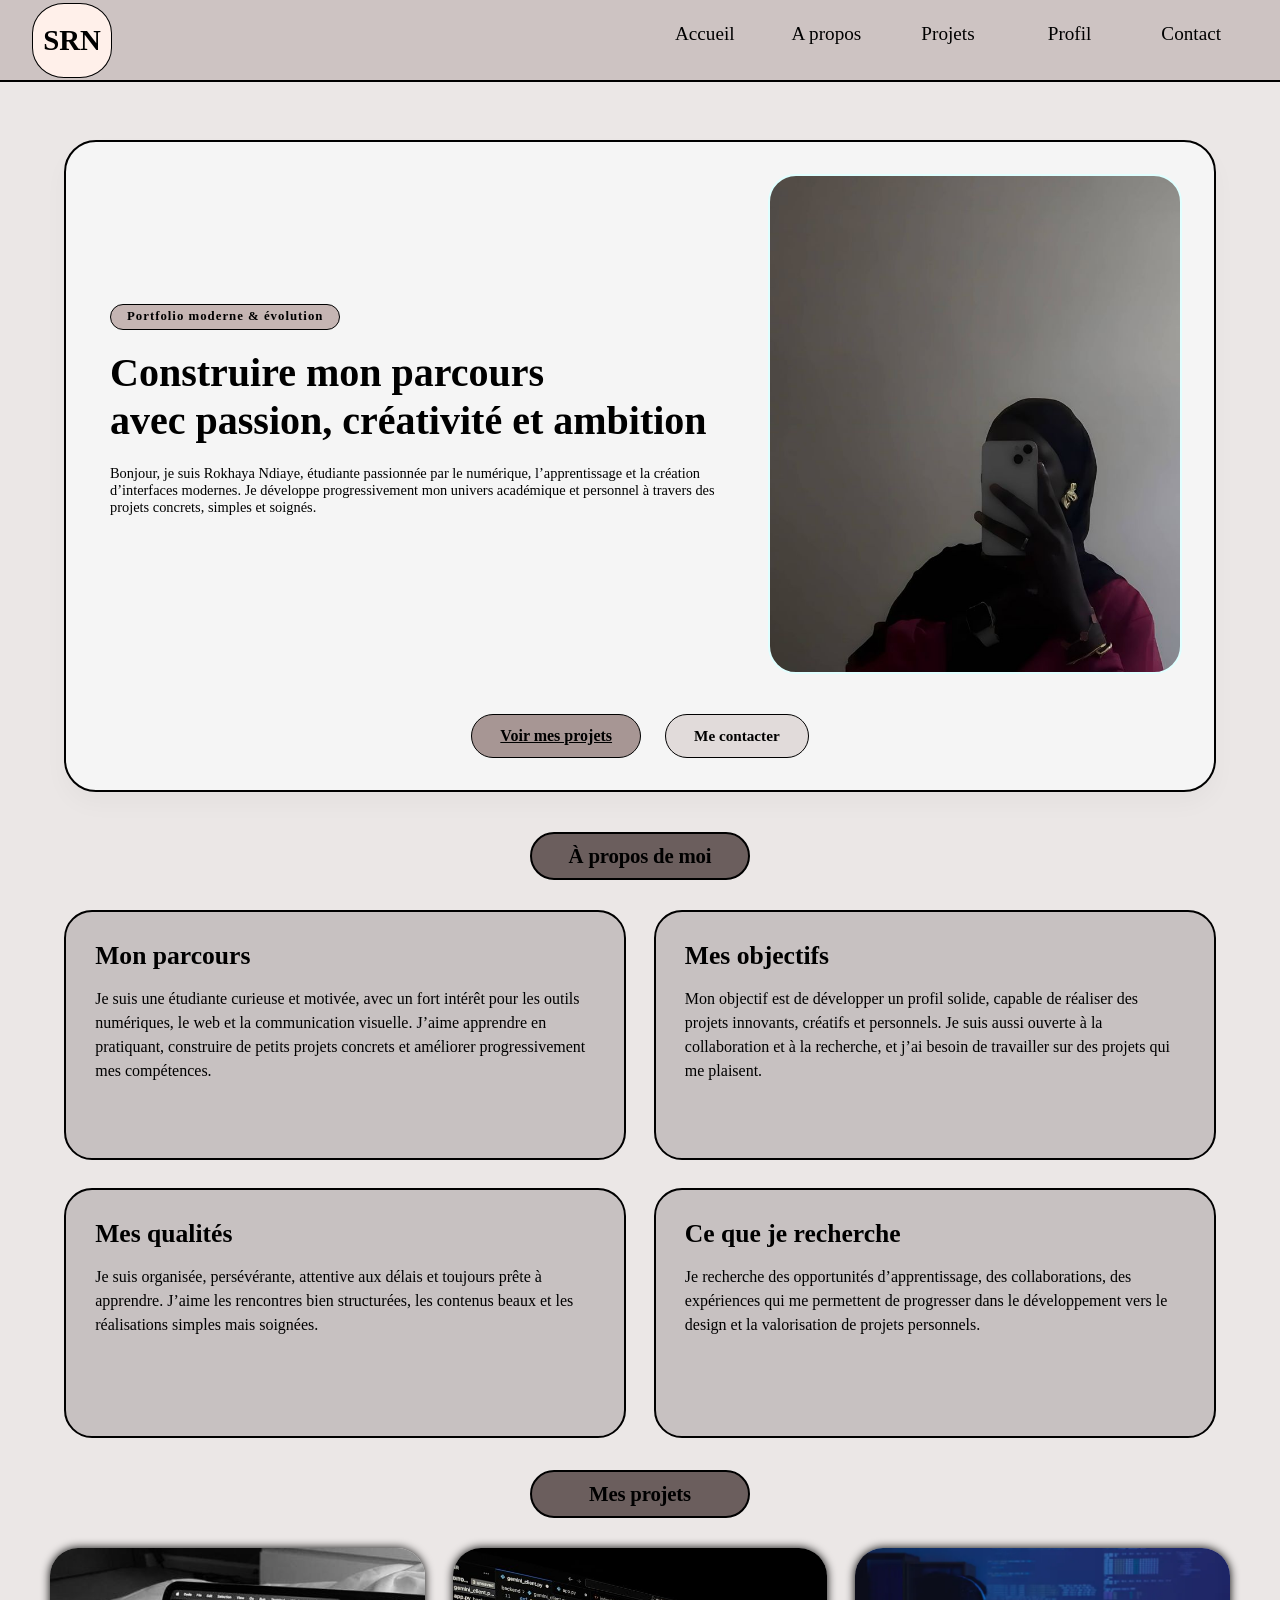
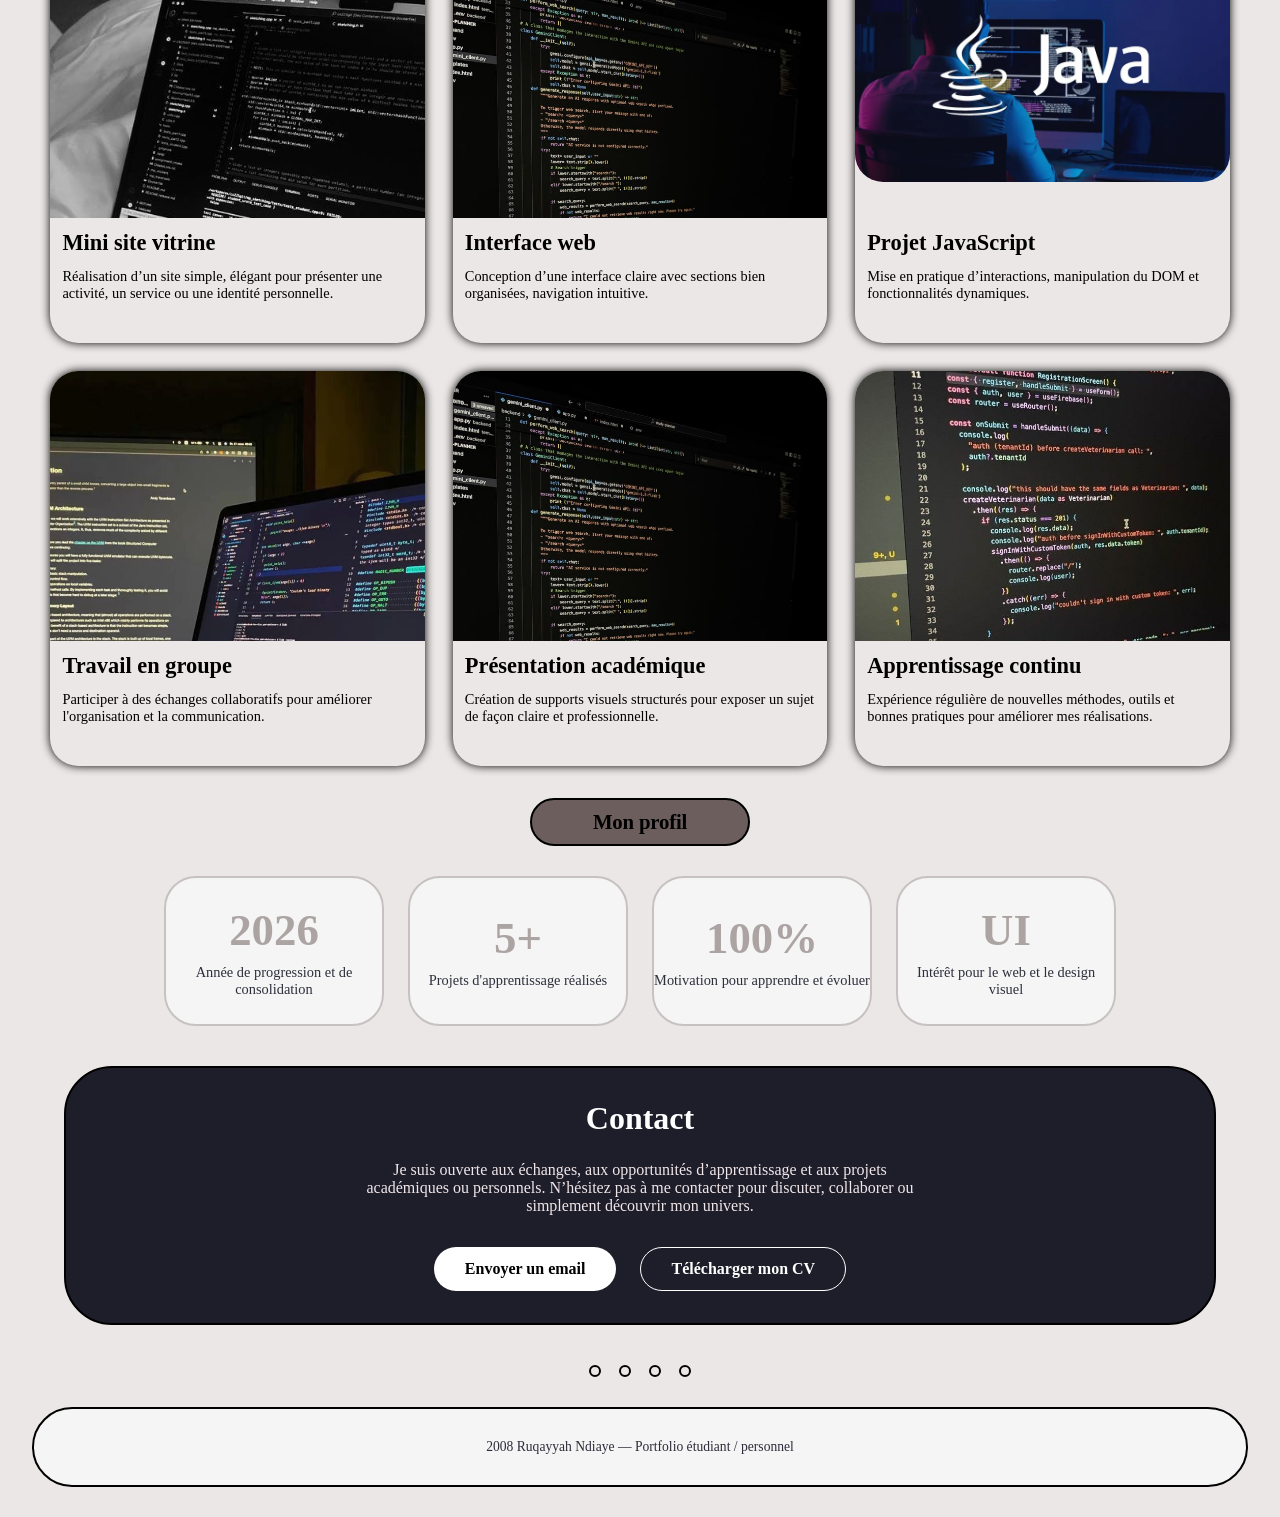
==== commit 2723b93a: "suppression" ====
--- a/index.html
+++ b/index.html
@@ -134,7 +134,7 @@
 
       <div class="cvf">
         <div class="rectangle">
-          <img src="télécharger (4).jpeg" alt="" />
+          <img src="Coding aesthetics.jpeg" alt="" />
         </div>
 
         <div class="text">
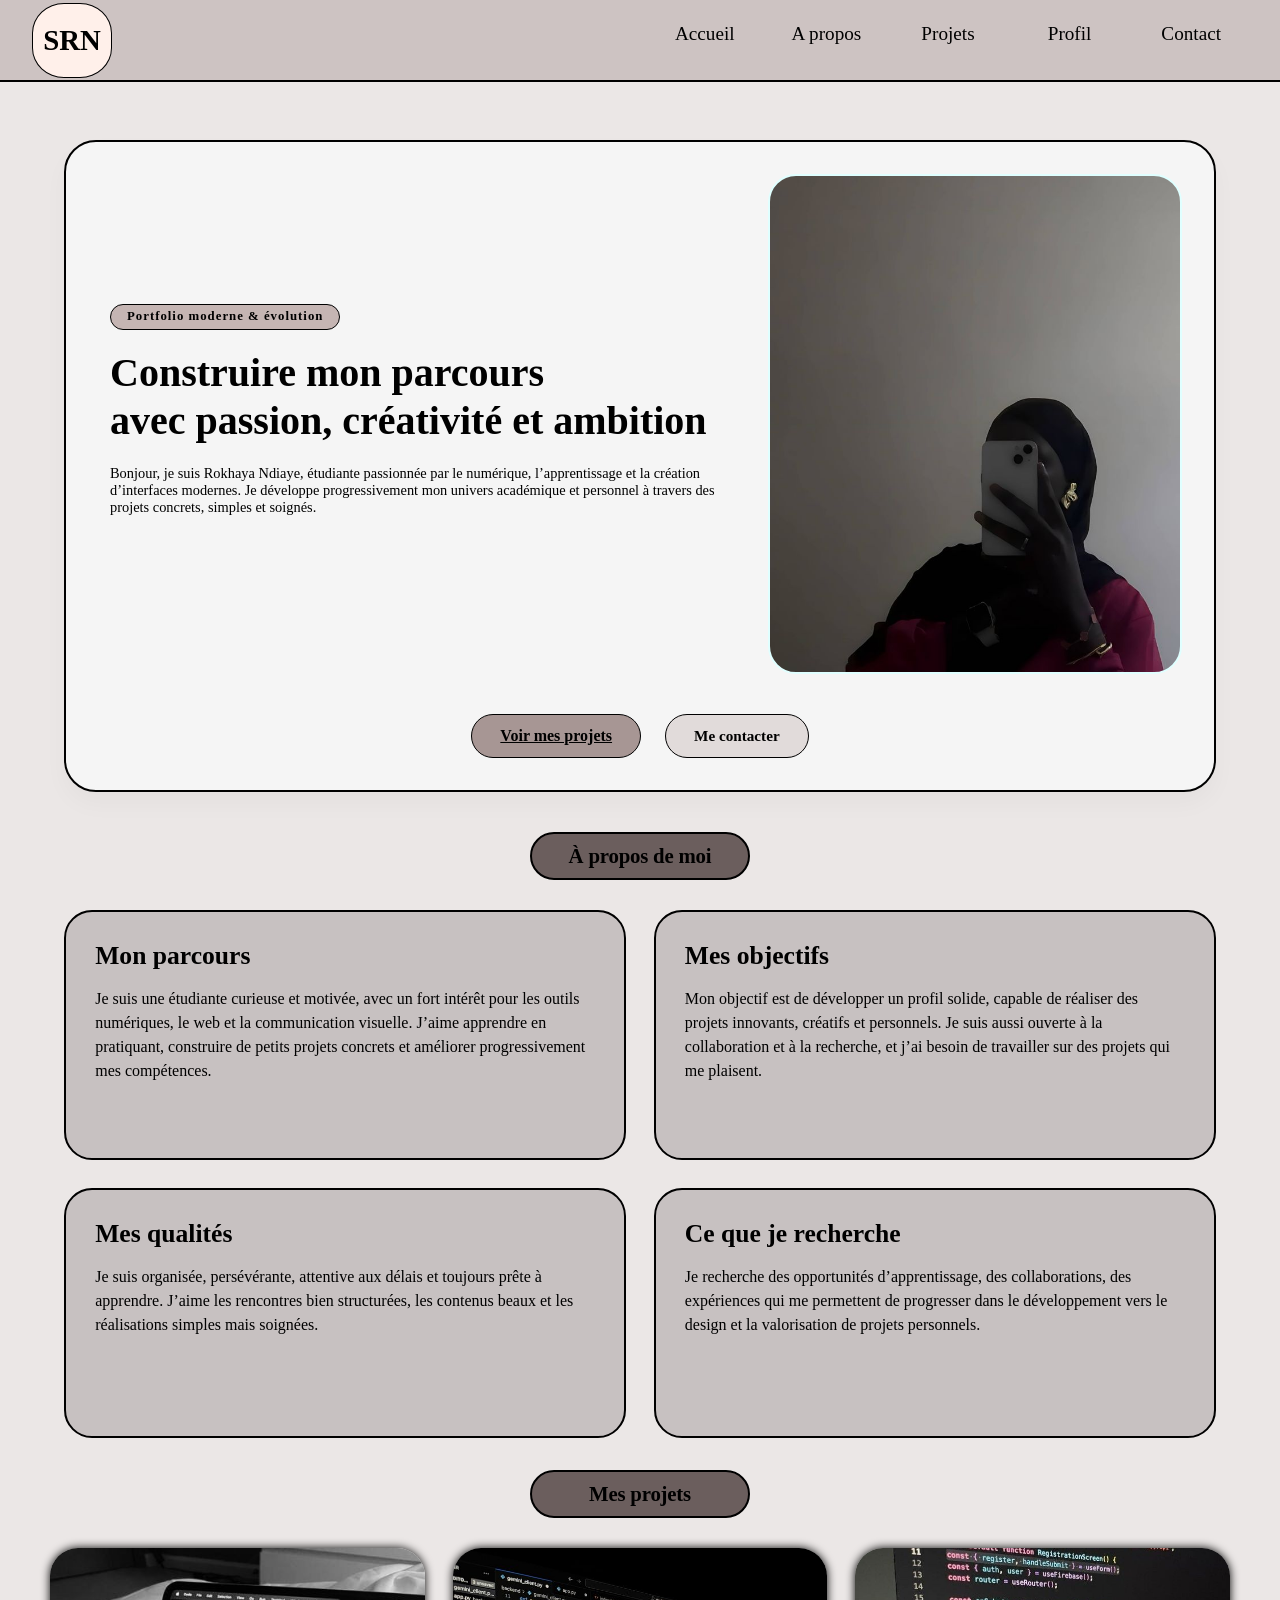
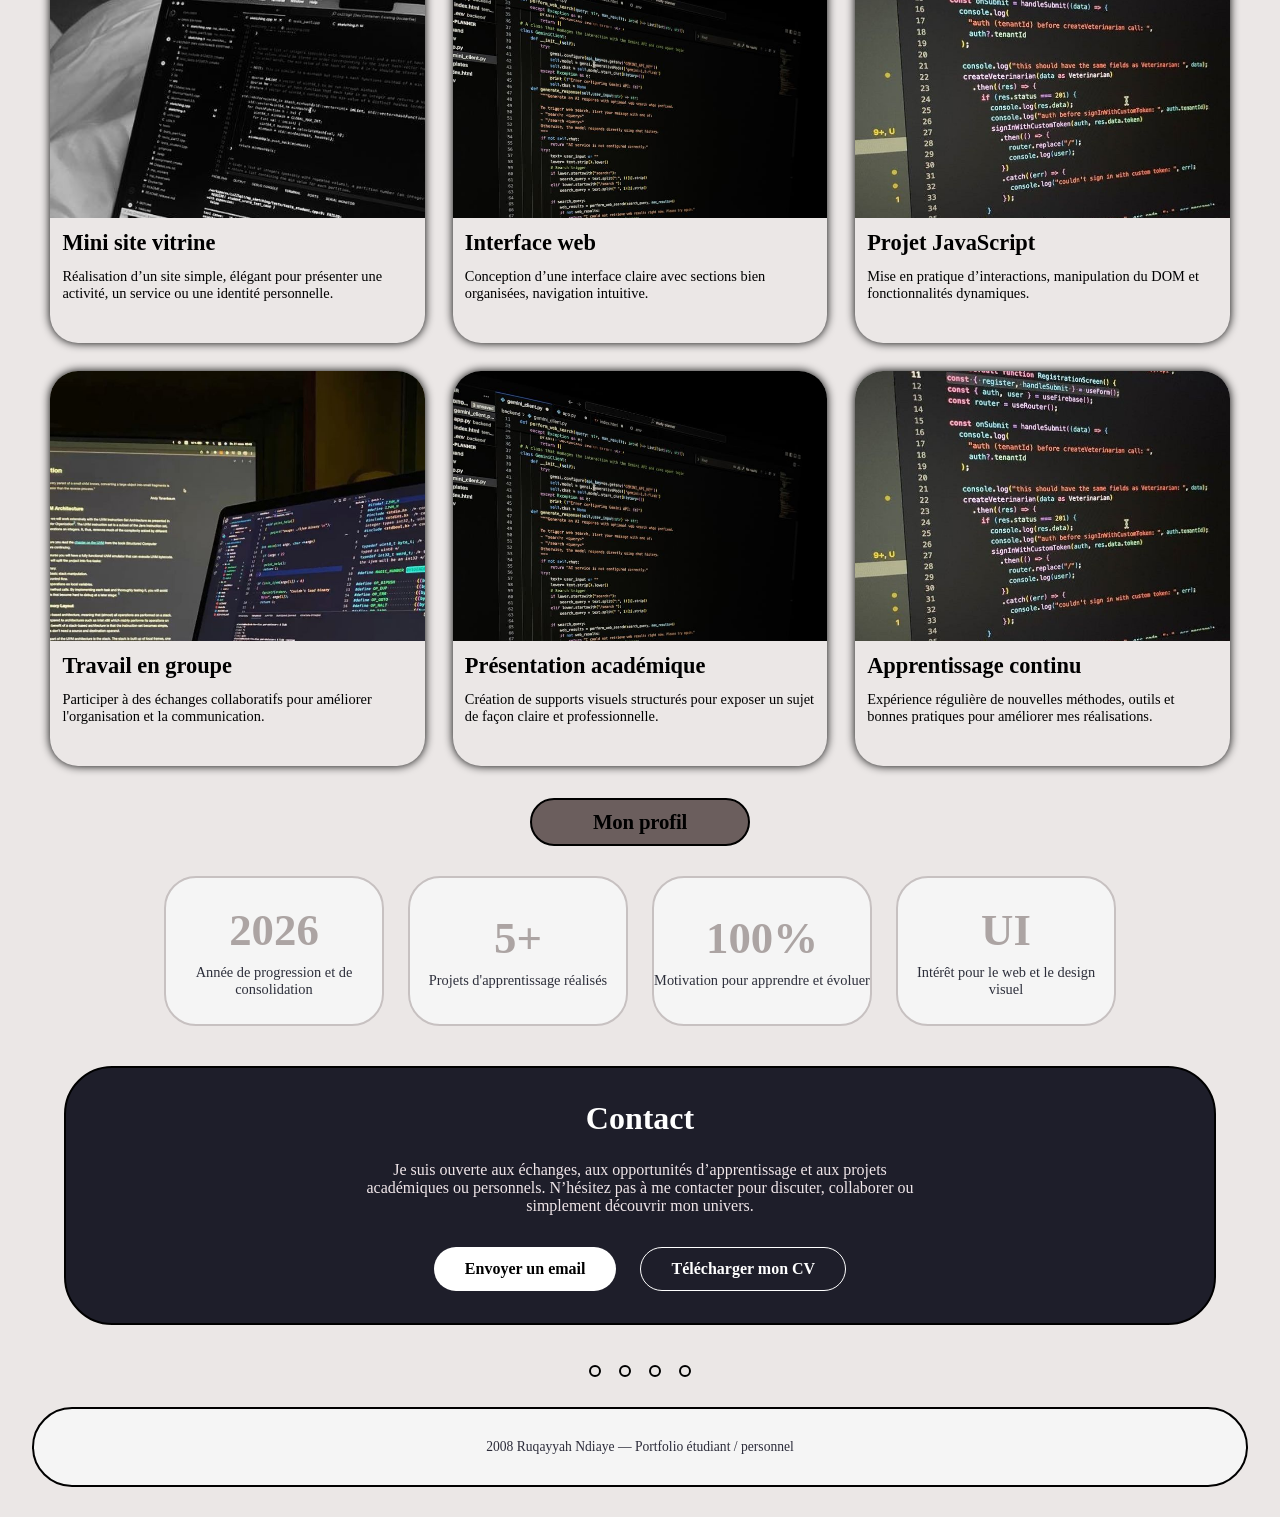
==== commit 5b6075a5: "image" ====
--- a/index.html
+++ b/index.html
@@ -31,6 +31,7 @@
           développe progressivement mon univers académique et personnel à
           travers des projets concrets, simples et soignés.
         </p>
+      
       </div>
       <div class="imag"></div>
       <div class="B">
@@ -107,7 +108,7 @@
       </div>
       <div class="cvf">
         <div class="rectangle">
-          <img src="java1.webp" alt="" />
+          <img src="télécharger (5).jpeg" alt="" />
         </div>
 
         <div class="text">
